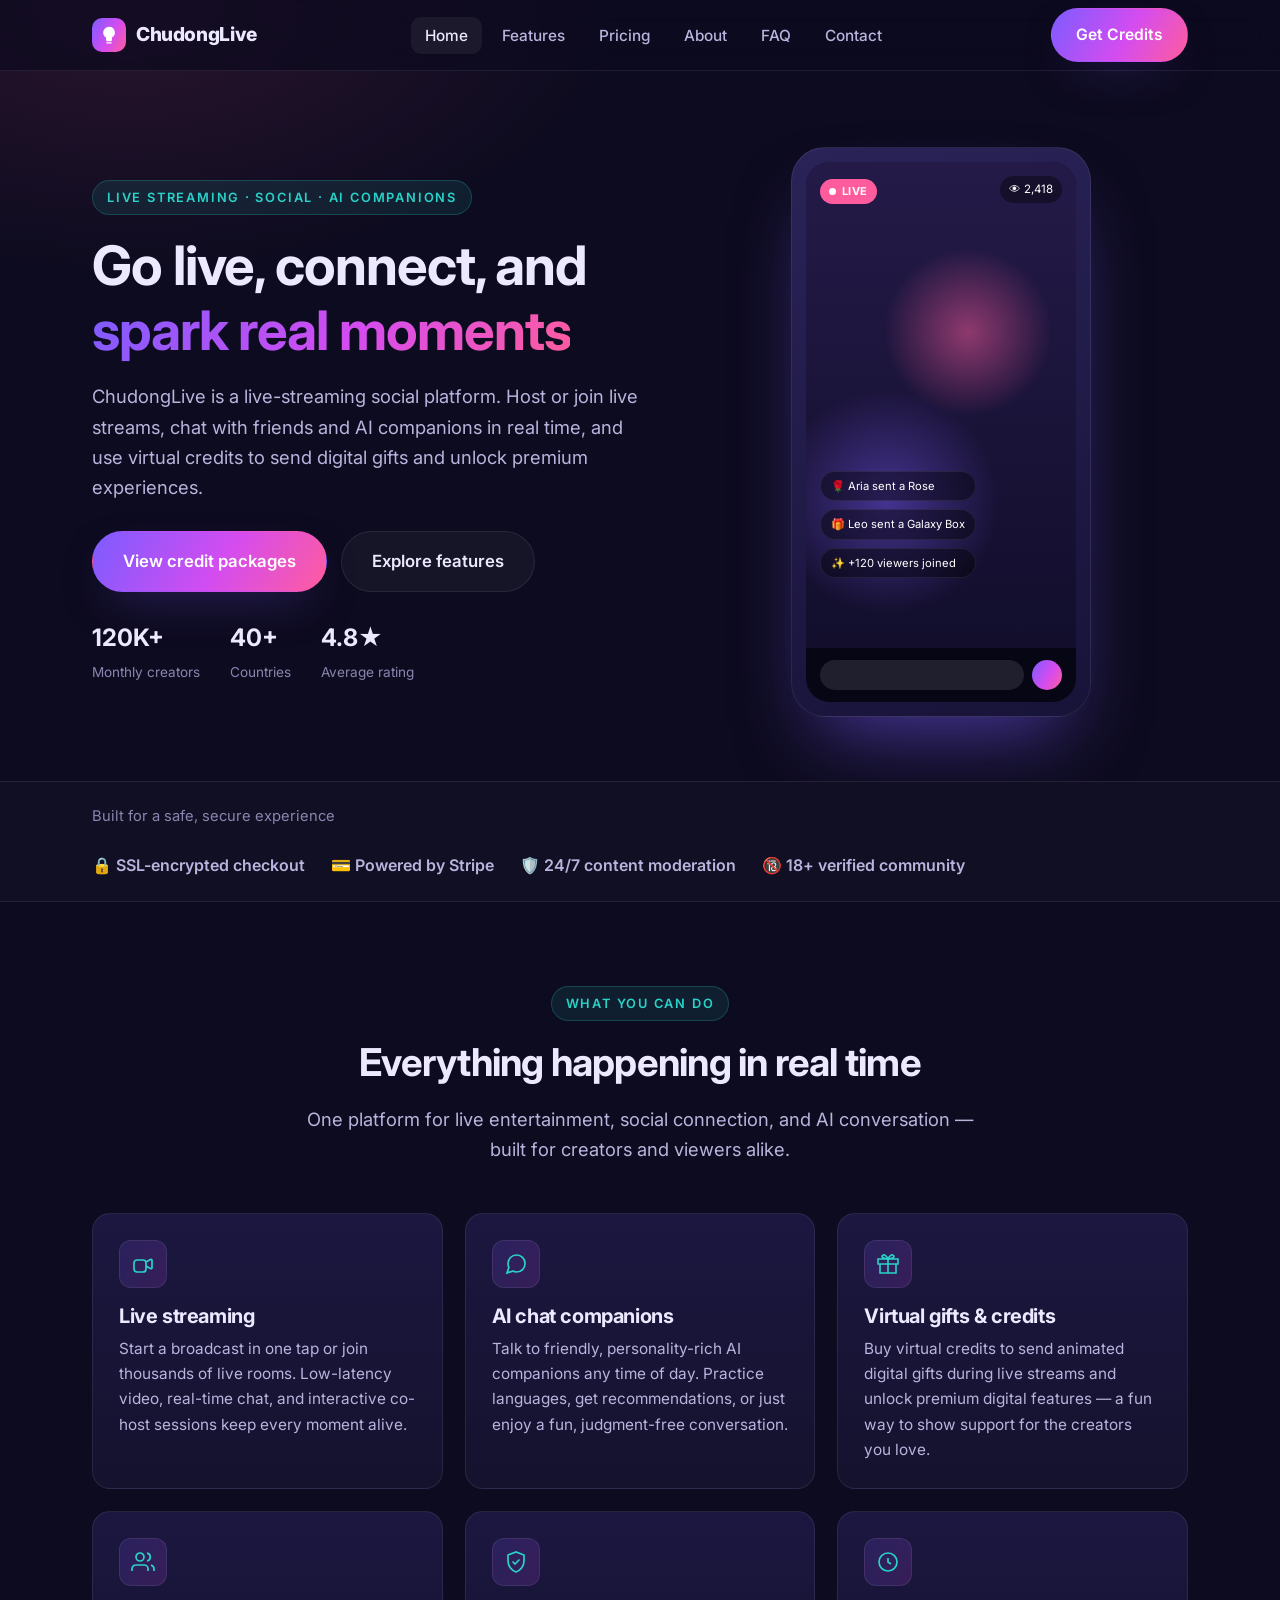
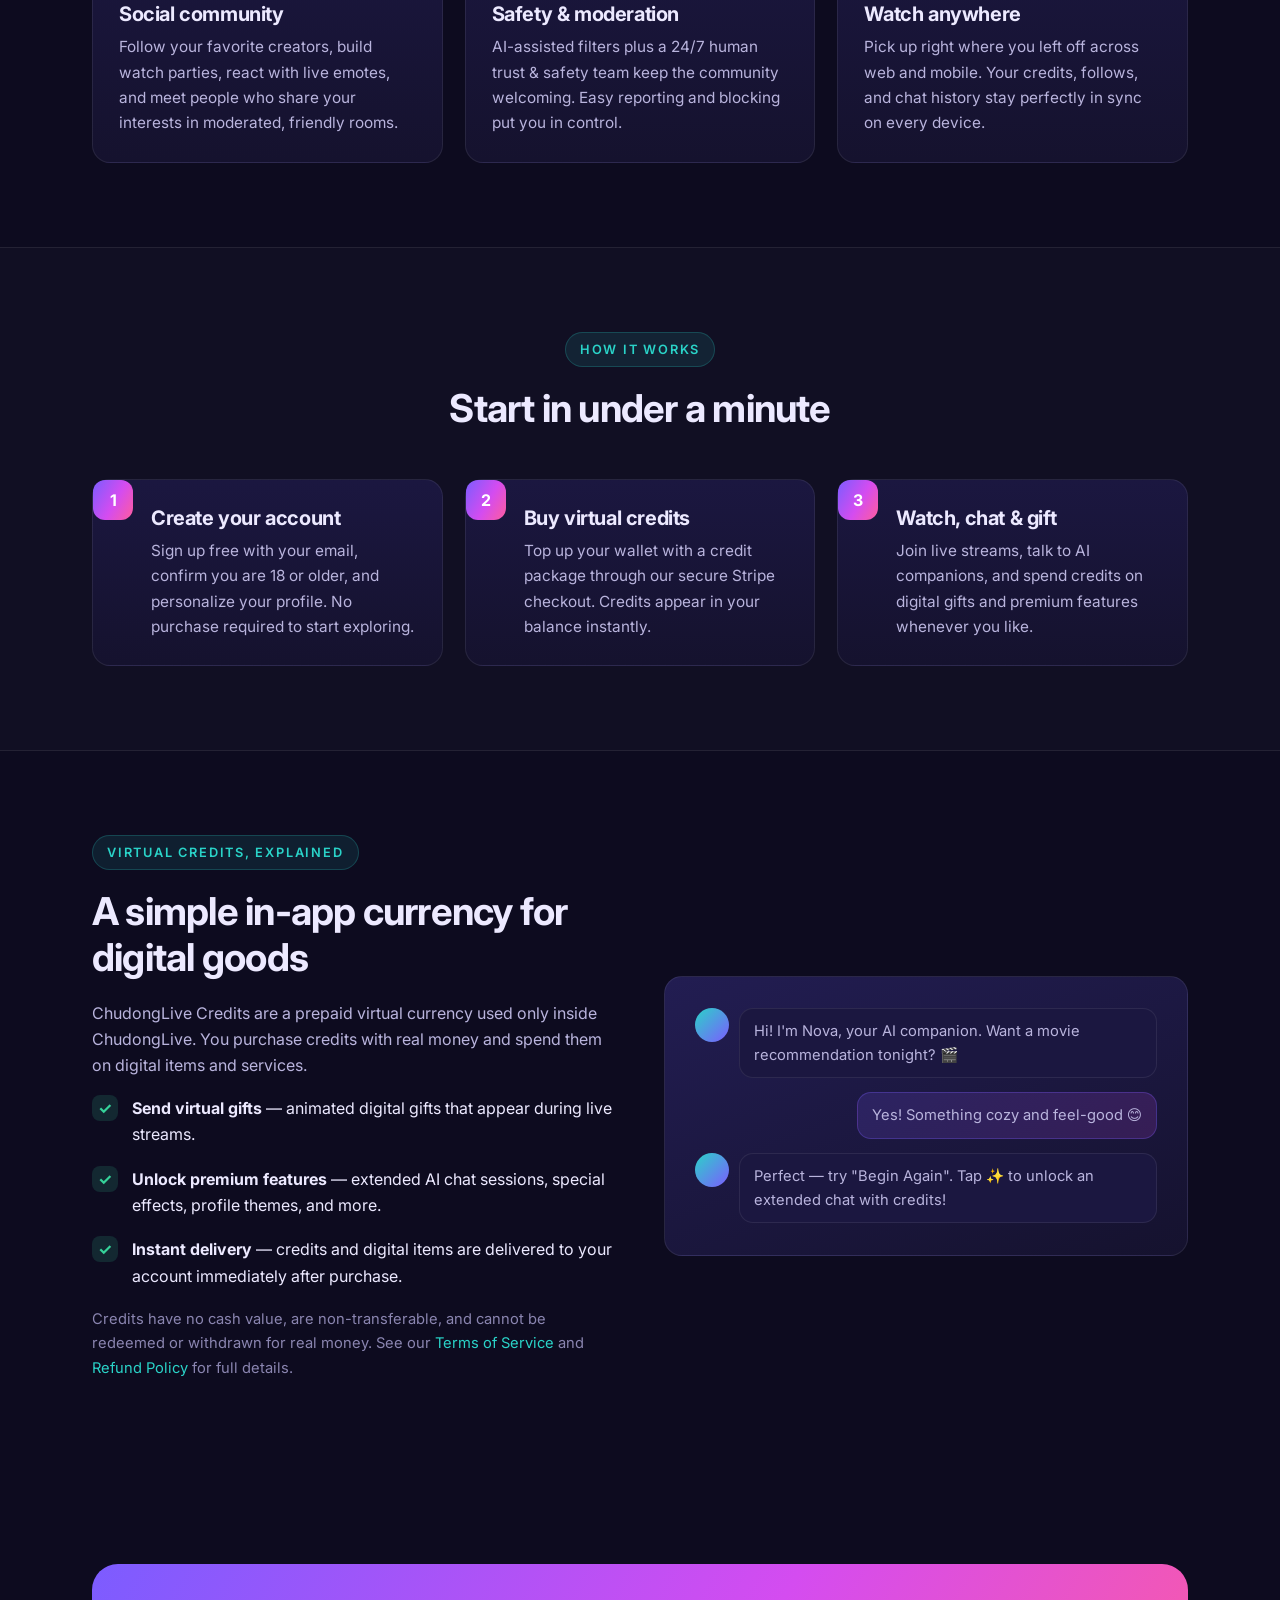
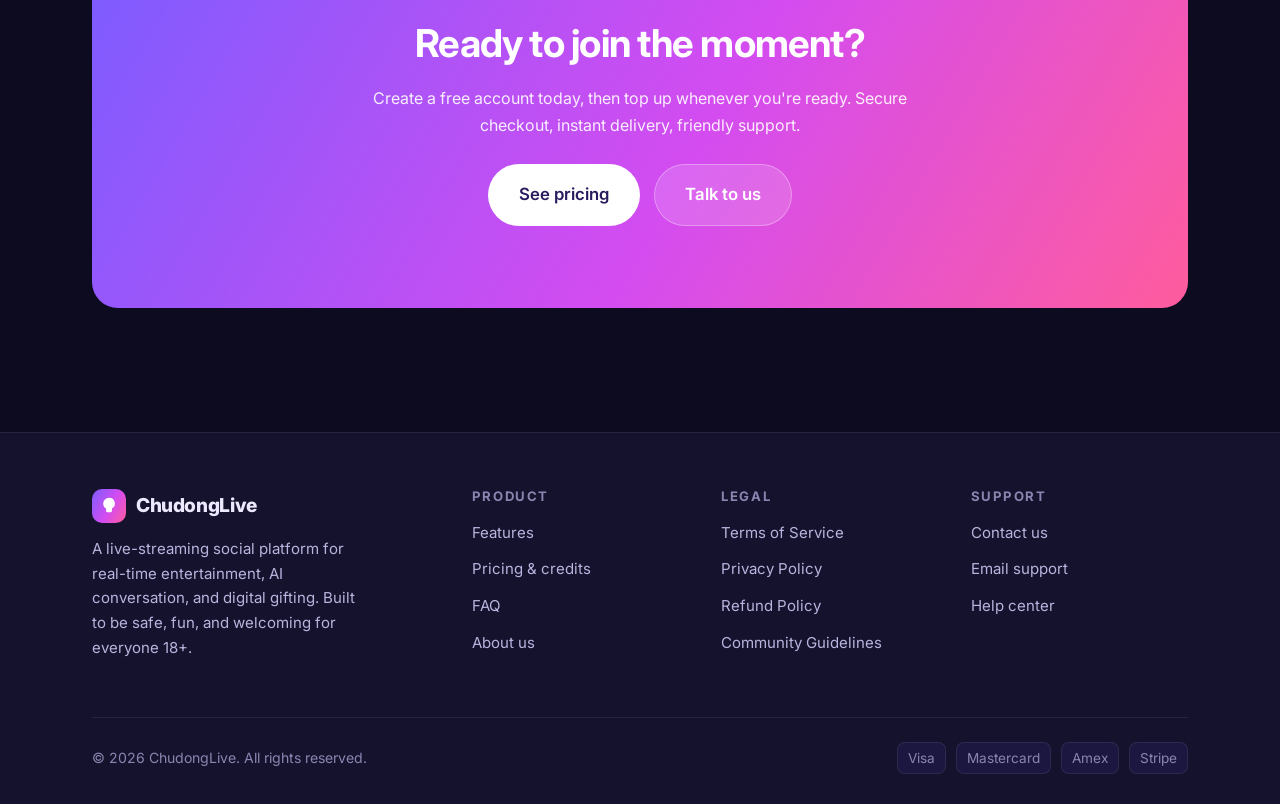
==== index.html @ c027ef61 "Initial commit: ChudongLive live-streaming platform website Static website for Stripe account review" ====
<!DOCTYPE html>
<html lang="en">
<head>
  <meta charset="UTF-8" />
  <meta name="viewport" content="width=device-width, initial-scale=1.0" />
  <title>ChudongLive — Live Streaming, Social & AI Chat Platform</title>
  <meta name="description" content="ChudongLive is a live-streaming social platform where you can host and watch live streams, chat with AI companions, and use virtual credits to send digital gifts and unlock premium features." />
  <link rel="preconnect" href="https://fonts.googleapis.com" />
  <link rel="preconnect" href="https://fonts.gstatic.com" crossorigin />
  <link href="https://fonts.googleapis.com/css2?family=Inter:wght@400;500;600;700;800&display=swap" rel="stylesheet" />
  <link rel="stylesheet" href="css/styles.css" />
  <link rel="icon" href="assets/favicon.svg" type="image/svg+xml" />
</head>
<body>

  <!-- HEADER -->
  <header class="site-header">
    <div class="container">
      <nav class="nav">
        <a class="brand" href="index.html">
          <span class="logo-mark">
            <svg viewBox="0 0 24 24" fill="none" xmlns="http://www.w3.org/2000/svg"><path d="M12 2a7 7 0 0 0-7 7c0 2.6 1.4 4.9 3.5 6.1V18a1.5 1.5 0 0 0 1.5 1.5h4A1.5 1.5 0 0 0 15.5 18v-2.9A7 7 0 0 0 12 2Z" fill="#fff"/><path d="M9.5 21.5h5" stroke="#fff" stroke-width="1.6" stroke-linecap="round"/></svg>
          </span>
          ChudongLive
        </a>
        <ul class="nav-links">
          <li><a href="index.html">Home</a></li>
          <li><a href="features.html">Features</a></li>
          <li><a href="pricing.html">Pricing</a></li>
          <li><a href="about.html">About</a></li>
          <li><a href="faq.html">FAQ</a></li>
          <li><a href="contact.html">Contact</a></li>
        </ul>
        <div class="nav-cta">
          <a href="pricing.html" class="btn btn-primary">Get Credits</a>
        </div>
        <button class="nav-toggle" aria-label="Toggle menu">
          <svg viewBox="0 0 24 24" fill="none"><path d="M4 7h16M4 12h16M4 17h16" stroke="currentColor" stroke-width="2" stroke-linecap="round"/></svg>
        </button>
      </nav>
    </div>
  </header>

  <!-- HERO -->
  <section class="hero">
    <div class="container hero-grid">
      <div class="hero-copy">
        <span class="eyebrow">Live streaming · Social · AI companions</span>
        <h1>Go live, connect, and<br><span class="gradient-text">spark real moments</span></h1>
        <p class="lead">ChudongLive is a live-streaming social platform. Host or join live streams, chat with friends and AI companions in real time, and use virtual credits to send digital gifts and unlock premium experiences.</p>
        <div class="hero-cta">
          <a href="pricing.html" class="btn btn-primary btn-lg">View credit packages</a>
          <a href="features.html" class="btn btn-ghost btn-lg">Explore features</a>
        </div>
        <div class="hero-stats">
          <div class="stat"><strong>120K+</strong><span>Monthly creators</span></div>
          <div class="stat"><strong>40+</strong><span>Countries</span></div>
          <div class="stat"><strong>4.8★</strong><span>Average rating</span></div>
        </div>
      </div>
      <div class="hero-mock">
        <div class="phone-mock">
          <div class="phone-screen">
            <div class="phone-live">
              <span class="live-badge">LIVE</span>
              <span class="viewers">👁 2,418</span>
              <div class="gift-bubbles">
                <span>🌹 Aria sent a Rose</span>
                <span>🎁 Leo sent a Galaxy Box</span>
                <span>✨ +120 viewers joined</span>
              </div>
            </div>
            <div class="phone-bar">
              <div class="pill"></div>
              <div class="send"></div>
            </div>
          </div>
        </div>
      </div>
    </div>
  </section>

  <!-- TRUST BAR -->
  <div class="trust">
    <div class="container">
      <span>Built for a safe, secure experience</span>
      <div class="badges">
        <b>🔒 SSL-encrypted checkout</b>
        <b>💳 Powered by Stripe</b>
        <b>🛡️ 24/7 content moderation</b>
        <b>🔞 18+ verified community</b>
      </div>
    </div>
  </div>

  <!-- FEATURES -->
  <section class="section">
    <div class="container">
      <div class="center">
        <span class="eyebrow">What you can do</span>
        <h2>Everything happening in real time</h2>
        <p class="lead">One platform for live entertainment, social connection, and AI conversation — built for creators and viewers alike.</p>
      </div>
      <div class="grid grid-3" style="margin-top:48px">
        <div class="card">
          <div class="icon"><svg viewBox="0 0 24 24" fill="none"><path d="M15 10l4.5-2.6A1 1 0 0 1 21 8.3v7.4a1 1 0 0 1-1.5.9L15 14m-12-3a3 3 0 0 1 3-3h6a3 3 0 0 1 3 3v6a3 3 0 0 1-3 3H6a3 3 0 0 1-3-3v-6Z" stroke="currentColor" stroke-width="1.7"/></svg></div>
          <h3>Live streaming</h3>
          <p>Start a broadcast in one tap or join thousands of live rooms. Low-latency video, real-time chat, and interactive co-host sessions keep every moment alive.</p>
        </div>
        <div class="card">
          <div class="icon"><svg viewBox="0 0 24 24" fill="none"><path d="M21 11.5a8.38 8.38 0 0 1-8.5 8.5 8.5 8.5 0 0 1-3.8-.9L3 21l1.9-5.7a8.38 8.38 0 0 1-.9-3.8A8.5 8.5 0 0 1 12.5 3 8.38 8.38 0 0 1 21 11.5Z" stroke="currentColor" stroke-width="1.7"/></svg></div>
          <h3>AI chat companions</h3>
          <p>Talk to friendly, personality-rich AI companions any time of day. Practice languages, get recommendations, or just enjoy a fun, judgment-free conversation.</p>
        </div>
        <div class="card">
          <div class="icon"><svg viewBox="0 0 24 24" fill="none"><path d="M20 12v9H4v-9M2 7h20v5H2V7Zm10 0v14M12 7S9 1 6.5 3.5 12 7 12 7Zm0 0s3-6 5.5-3.5S12 7 12 7Z" stroke="currentColor" stroke-width="1.6"/></svg></div>
          <h3>Virtual gifts &amp; credits</h3>
          <p>Buy virtual credits to send animated digital gifts during live streams and unlock premium digital features — a fun way to show support for the creators you love.</p>
        </div>
        <div class="card">
          <div class="icon"><svg viewBox="0 0 24 24" fill="none"><path d="M17 21v-2a4 4 0 0 0-4-4H5a4 4 0 0 0-4 4v2M9 11a4 4 0 1 0 0-8 4 4 0 0 0 0 8Zm14 10v-2a4 4 0 0 0-3-3.87M16 3.13A4 4 0 0 1 16 11" stroke="currentColor" stroke-width="1.7"/></svg></div>
          <h3>Social community</h3>
          <p>Follow your favorite creators, build watch parties, react with live emotes, and meet people who share your interests in moderated, friendly rooms.</p>
        </div>
        <div class="card">
          <div class="icon"><svg viewBox="0 0 24 24" fill="none"><path d="M12 2 4 5v6c0 5 3.4 9.4 8 11 4.6-1.6 8-6 8-11V5l-8-3Z" stroke="currentColor" stroke-width="1.7"/><path d="m9 12 2 2 4-4" stroke="currentColor" stroke-width="1.7" stroke-linecap="round"/></svg></div>
          <h3>Safety &amp; moderation</h3>
          <p>AI-assisted filters plus a 24/7 human trust &amp; safety team keep the community welcoming. Easy reporting and blocking put you in control.</p>
        </div>
        <div class="card">
          <div class="icon"><svg viewBox="0 0 24 24" fill="none"><path d="M12 8v4l3 2m6-2a9 9 0 1 1-18 0 9 9 0 0 1 18 0Z" stroke="currentColor" stroke-width="1.7"/></svg></div>
          <h3>Watch anywhere</h3>
          <p>Pick up right where you left off across web and mobile. Your credits, follows, and chat history stay perfectly in sync on every device.</p>
        </div>
      </div>
    </div>
  </section>

  <!-- HOW IT WORKS -->
  <section class="section" style="background:rgba(255,255,255,.015);border-top:1px solid var(--border);border-bottom:1px solid var(--border)">
    <div class="container">
      <div class="center">
        <span class="eyebrow">How it works</span>
        <h2>Start in under a minute</h2>
      </div>
      <div class="grid grid-3 steps" style="margin-top:48px">
        <div class="step card">
          <h3>Create your account</h3>
          <p>Sign up free with your email, confirm you are 18 or older, and personalize your profile. No purchase required to start exploring.</p>
        </div>
        <div class="step card">
          <h3>Buy virtual credits</h3>
          <p>Top up your wallet with a credit package through our secure Stripe checkout. Credits appear in your balance instantly.</p>
        </div>
        <div class="step card">
          <h3>Watch, chat &amp; gift</h3>
          <p>Join live streams, talk to AI companions, and spend credits on digital gifts and premium features whenever you like.</p>
        </div>
      </div>
    </div>
  </section>

  <!-- WHAT ARE CREDITS -->
  <section class="section">
    <div class="container split">
      <div>
        <span class="eyebrow">Virtual credits, explained</span>
        <h2>A simple in-app currency for digital goods</h2>
        <p>ChudongLive Credits are a prepaid virtual currency used only inside ChudongLive. You purchase credits with real money and spend them on digital items and services.</p>
        <div class="value-row"><span class="check">✓</span><div><strong>Send virtual gifts</strong> — animated digital gifts that appear during live streams.</div></div>
        <div class="value-row"><span class="check">✓</span><div><strong>Unlock premium features</strong> — extended AI chat sessions, special effects, profile themes, and more.</div></div>
        <div class="value-row"><span class="check">✓</span><div><strong>Instant delivery</strong> — credits and digital items are delivered to your account immediately after purchase.</div></div>
        <p class="muted" style="margin-top:18px;font-size:.92rem">Credits have no cash value, are non-transferable, and cannot be redeemed or withdrawn for real money. See our <a href="terms.html">Terms of Service</a> and <a href="refund.html">Refund Policy</a> for full details.</p>
      </div>
      <div class="feature-visual">
        <div class="chat-line ai"><span class="av"></span><span class="bubble">Hi! I'm Nova, your AI companion. Want a movie recommendation tonight? 🎬</span></div>
        <div class="chat-line me"><span class="bubble">Yes! Something cozy and feel-good 😊</span></div>
        <div class="chat-line ai"><span class="av"></span><span class="bubble">Perfect — try "Begin Again". Tap ✨ to unlock an extended chat with credits!</span></div>
      </div>
    </div>
  </section>

  <!-- CTA -->
  <section class="section">
    <div class="container">
      <div class="cta-band">
        <h2>Ready to join the moment?</h2>
        <p>Create a free account today, then top up whenever you're ready. Secure checkout, instant delivery, friendly support.</p>
        <div class="hero-cta" style="justify-content:center">
          <a href="pricing.html" class="btn btn-primary btn-lg">See pricing</a>
          <a href="contact.html" class="btn btn-ghost btn-lg">Talk to us</a>
        </div>
      </div>
    </div>
  </section>

  <!-- FOOTER -->
  <footer class="site-footer">
    <div class="container">
      <div class="footer-grid">
        <div>
          <a class="brand" href="index.html" style="margin-bottom:14px">
            <span class="logo-mark"><svg viewBox="0 0 24 24" fill="none"><path d="M12 2a7 7 0 0 0-7 7c0 2.6 1.4 4.9 3.5 6.1V18a1.5 1.5 0 0 0 1.5 1.5h4A1.5 1.5 0 0 0 15.5 18v-2.9A7 7 0 0 0 12 2Z" fill="#fff"/></svg></span>
            ChudongLive
          </a>
          <p>A live-streaming social platform for real-time entertainment, AI conversation, and digital gifting. Built to be safe, fun, and welcoming for everyone 18+.</p>
        </div>
        <div>
          <h4>Product</h4>
          <ul>
            <li><a href="features.html">Features</a></li>
            <li><a href="pricing.html">Pricing &amp; credits</a></li>
            <li><a href="faq.html">FAQ</a></li>
            <li><a href="about.html">About us</a></li>
          </ul>
        </div>
        <div>
          <h4>Legal</h4>
          <ul>
            <li><a href="terms.html">Terms of Service</a></li>
            <li><a href="privacy.html">Privacy Policy</a></li>
            <li><a href="refund.html">Refund Policy</a></li>
            <li><a href="guidelines.html">Community Guidelines</a></li>
          </ul>
        </div>
        <div>
          <h4>Support</h4>
          <ul>
            <li><a href="contact.html">Contact us</a></li>
            <li><a href="mailto:mihailradkevic2@gmail.com">Email support</a></li>
            <li><a href="faq.html">Help center</a></li>
          </ul>
        </div>
      </div>
      <div class="footer-bottom">
        <p>© <span data-year>2026</span> ChudongLive. All rights reserved.</p>
        <div class="pay">
          <span>Visa</span><span>Mastercard</span><span>Amex</span><span>Stripe</span>
        </div>
      </div>
    </div>
  </footer>

  <script src="js/main.js"></script>
</body>
</html>
---- css/styles.css ----
/* ==========================================================================
   LumiLive — global styles
   ========================================================================== */

:root {
  --bg:        #0d0b1f;
  --bg-soft:   #15122e;
  --surface:   #1b1740;
  --surface-2: #221d52;
  --border:    rgba(255, 255, 255, 0.08);
  --text:      #ece9ff;
  --text-soft: #b9b4dd;
  --muted:     #8a85b0;
  --brand:     #7c5cff;
  --brand-2:   #d44cf0;
  --accent:    #2ad3c8;
  --pink:      #ff5c9d;
  --gold:      #ffce5c;
  --success:   #36d39a;
  --danger:    #ff6b6b;
  --grad:      linear-gradient(120deg, #7c5cff 0%, #d44cf0 55%, #ff5c9d 100%);
  --grad-soft: linear-gradient(120deg, rgba(124,92,255,.16), rgba(212,76,240,.16));
  --radius:    18px;
  --radius-sm: 12px;
  --shadow:    0 18px 50px -22px rgba(124, 92, 255, .55);
  --maxw:      1140px;
  --font: "Inter", system-ui, -apple-system, "Segoe UI", Roboto, Helvetica, Arial, sans-serif;
}

* { box-sizing: border-box; }

html { scroll-behavior: smooth; }

body {
  margin: 0;
  font-family: var(--font);
  background: radial-gradient(1200px 600px at 75% -10%, rgba(124,92,255,.22), transparent 60%),
              radial-gradient(900px 500px at 10% 0%, rgba(255,92,157,.12), transparent 55%),
              var(--bg);
  color: var(--text);
  line-height: 1.65;
  -webkit-font-smoothing: antialiased;
}

a { color: var(--accent); text-decoration: none; }
a:hover { text-decoration: underline; }

img { max-width: 100%; display: block; }

h1, h2, h3, h4 { line-height: 1.2; margin: 0 0 .5em; font-weight: 700; letter-spacing: -.02em; }
h1 { font-size: clamp(2.1rem, 5vw, 3.4rem); }
h2 { font-size: clamp(1.6rem, 3.4vw, 2.4rem); }
h3 { font-size: 1.25rem; }
p  { margin: 0 0 1rem; color: var(--text-soft); }

.container { width: 100%; max-width: var(--maxw); margin: 0 auto; padding: 0 22px; }
.section { padding: 84px 0; }
.section-sm { padding: 52px 0; }
.center { text-align: center; }
.muted { color: var(--muted); }
.lead { font-size: 1.15rem; color: var(--text-soft); max-width: 680px; }
.center .lead { margin-left: auto; margin-right: auto; }

.eyebrow {
  display: inline-block;
  font-size: .8rem; font-weight: 600; letter-spacing: .14em; text-transform: uppercase;
  color: var(--accent);
  background: rgba(42, 211, 200, .1);
  border: 1px solid rgba(42, 211, 200, .22);
  padding: 6px 14px; border-radius: 999px; margin-bottom: 18px;
}

.gradient-text {
  background: var(--grad);
  -webkit-background-clip: text; background-clip: text; color: transparent;
}

/* ---------- Buttons ---------- */
.btn {
  display: inline-flex; align-items: center; gap: 8px;
  font-weight: 600; font-size: .98rem;
  padding: 13px 24px; border-radius: 999px;
  border: 1px solid transparent; cursor: pointer;
  transition: transform .15s ease, box-shadow .2s ease, background .2s ease;
  text-decoration: none;
}
.btn:hover { text-decoration: none; transform: translateY(-2px); }
.btn-primary { background: var(--grad); color: #fff; box-shadow: var(--shadow); }
.btn-ghost { background: rgba(255,255,255,.04); color: var(--text); border-color: var(--border); }
.btn-ghost:hover { background: rgba(255,255,255,.08); }
.btn-lg { padding: 16px 30px; font-size: 1.05rem; }
.btn-block { display: flex; width: 100%; justify-content: center; }

/* ---------- Header ---------- */
.site-header {
  position: sticky; top: 0; z-index: 50;
  backdrop-filter: blur(14px);
  background: rgba(13, 11, 31, .72);
  border-bottom: 1px solid var(--border);
}
.nav { display: flex; align-items: center; justify-content: space-between; height: 70px; }
.brand { display: flex; align-items: center; gap: 10px; font-weight: 800; font-size: 1.2rem; color: var(--text); letter-spacing: -.02em; }
.brand:hover { text-decoration: none; }
.brand .logo-mark {
  width: 34px; height: 34px; border-radius: 10px; background: var(--grad);
  display: grid; place-items: center; box-shadow: var(--shadow);
}
.brand .logo-mark svg { width: 20px; height: 20px; }
.nav-links { display: flex; align-items: center; gap: 6px; list-style: none; margin: 0; padding: 0; }
.nav-links a {
  color: var(--text-soft); padding: 9px 14px; border-radius: 10px; font-weight: 500; font-size: .96rem;
}
.nav-links a:hover { color: var(--text); background: rgba(255,255,255,.05); text-decoration: none; }
.nav-cta { display: flex; align-items: center; gap: 10px; }
.nav-toggle { display: none; background: none; border: 0; color: var(--text); cursor: pointer; padding: 8px; }
.nav-toggle svg { width: 26px; height: 26px; }

/* ---------- Hero ---------- */
.hero { padding: 76px 0 64px; position: relative; overflow: hidden; }
.hero-grid { display: grid; grid-template-columns: 1.05fr .95fr; gap: 56px; align-items: center; }
.hero h1 { margin-bottom: 18px; }
.hero p.lead { margin-bottom: 28px; }
.hero-cta { display: flex; gap: 14px; flex-wrap: wrap; margin-bottom: 26px; }
.hero-stats { display: flex; gap: 30px; flex-wrap: wrap; }
.hero-stats .stat strong { display: block; font-size: 1.5rem; color: var(--text); }
.hero-stats .stat span { font-size: .85rem; color: var(--muted); }

.phone-mock {
  position: relative; width: 300px; max-width: 100%; margin: 0 auto;
  border-radius: 34px; padding: 14px;
  background: linear-gradient(160deg, #2a2358, #171338);
  border: 1px solid var(--border);
  box-shadow: 0 40px 80px -30px rgba(124,92,255,.6);
}
.phone-screen {
  border-radius: 24px; overflow: hidden; background: #0b0920; aspect-ratio: 9/18;
  display: flex; flex-direction: column; position: relative;
}
.phone-live {
  flex: 1; background:
    radial-gradient(120px 120px at 60% 35%, rgba(255,92,157,.5), transparent 70%),
    radial-gradient(160px 160px at 30% 70%, rgba(124,92,255,.45), transparent 70%),
    linear-gradient(180deg, #241a48, #120e2c);
  position: relative; padding: 14px;
}
.live-badge {
  display: inline-flex; align-items: center; gap: 6px; background: var(--pink); color: #fff;
  font-size: .68rem; font-weight: 700; padding: 4px 9px; border-radius: 999px; letter-spacing: .04em;
}
.live-badge::before { content: ""; width: 7px; height: 7px; border-radius: 50%; background: #fff; }
.viewers { float: right; font-size: .72rem; background: rgba(0,0,0,.4); padding: 4px 9px; border-radius: 999px; color: #fff; }
.gift-bubbles { position: absolute; bottom: 70px; left: 14px; display: flex; flex-direction: column; gap: 8px; }
.gift-bubbles span {
  background: rgba(0,0,0,.42); border: 1px solid var(--border); color: #fff;
  font-size: .7rem; padding: 5px 10px; border-radius: 999px; backdrop-filter: blur(4px);
}
.phone-bar {
  display: flex; align-items: center; gap: 8px; padding: 12px 14px; background: rgba(0,0,0,.35);
}
.phone-bar .pill { flex: 1; height: 30px; border-radius: 999px; background: rgba(255,255,255,.1); }
.phone-bar .send { width: 30px; height: 30px; border-radius: 50%; background: var(--grad); }

/* ---------- Marquee ---------- */
.trust { border-top: 1px solid var(--border); border-bottom: 1px solid var(--border); background: rgba(255,255,255,.015); }
.trust .container { display: flex; align-items: center; justify-content: space-between; gap: 24px; flex-wrap: wrap; padding-top: 22px; padding-bottom: 22px; }
.trust span { color: var(--muted); font-size: .92rem; }
.trust .badges { display: flex; gap: 26px; flex-wrap: wrap; align-items: center; }
.trust .badges b { color: var(--text-soft); font-weight: 600; display: inline-flex; gap: 8px; align-items: center; }

/* ---------- Cards / grids ---------- */
.grid { display: grid; gap: 22px; }
.grid-2 { grid-template-columns: repeat(2, 1fr); }
.grid-3 { grid-template-columns: repeat(3, 1fr); }
.grid-4 { grid-template-columns: repeat(4, 1fr); }

.card {
  background: linear-gradient(180deg, var(--surface), var(--bg-soft));
  border: 1px solid var(--border); border-radius: var(--radius);
  padding: 26px; transition: transform .2s ease, border-color .2s ease;
}
.card:hover { transform: translateY(-4px); border-color: rgba(124,92,255,.4); }
.card .icon {
  width: 48px; height: 48px; border-radius: 12px; display: grid; place-items: center;
  background: var(--grad-soft); border: 1px solid var(--border); margin-bottom: 16px;
}
.card .icon svg { width: 24px; height: 24px; color: var(--accent); }
.card h3 { margin-bottom: 8px; }
.card p { margin: 0; font-size: .96rem; }

/* ---------- Steps ---------- */
.steps { counter-reset: step; }
.step { position: relative; padding-left: 58px; }
.step::before {
  counter-increment: step; content: counter(step);
  position: absolute; left: 0; top: 0; width: 40px; height: 40px; border-radius: 12px;
  background: var(--grad); color: #fff; font-weight: 700; display: grid; place-items: center;
}

/* ---------- Pricing ---------- */
.price-grid { display: grid; grid-template-columns: repeat(4, 1fr); gap: 20px; }
.price-card {
  background: linear-gradient(180deg, var(--surface), var(--bg-soft));
  border: 1px solid var(--border); border-radius: var(--radius); padding: 28px 24px; position: relative; text-align: center;
}
.price-card.popular { border-color: rgba(124,92,255,.6); box-shadow: var(--shadow); }
.price-card .tag {
  position: absolute; top: -12px; left: 50%; transform: translateX(-50%);
  background: var(--grad); color: #fff; font-size: .72rem; font-weight: 700; padding: 5px 14px; border-radius: 999px; letter-spacing: .04em;
}
.price-card .coins { font-size: 2rem; font-weight: 800; color: var(--text); }
.price-card .coins small { display:block; font-size: .8rem; color: var(--muted); font-weight: 500; letter-spacing: .1em; text-transform: uppercase; margin-bottom: 4px; }
.price-card .usd { font-size: 1.5rem; font-weight: 700; margin: 14px 0 4px; }
.price-card .per { font-size: .82rem; color: var(--muted); margin-bottom: 18px; }
.price-card ul { list-style: none; padding: 0; margin: 0 0 22px; text-align: left; }
.price-card ul li { padding: 7px 0 7px 26px; position: relative; font-size: .92rem; color: var(--text-soft); }
.price-card ul li::before { content: "✓"; position: absolute; left: 0; color: var(--success); font-weight: 700; }

.note {
  margin-top: 28px; padding: 18px 20px; border-radius: var(--radius-sm);
  background: rgba(255, 206, 92, .07); border: 1px solid rgba(255, 206, 92, .25); color: var(--text-soft); font-size: .92rem;
}
.note strong { color: var(--gold); }

/* ---------- FAQ ---------- */
.faq-item { border: 1px solid var(--border); border-radius: var(--radius-sm); margin-bottom: 14px; background: var(--surface); overflow: hidden; }
.faq-item summary {
  cursor: pointer; padding: 18px 22px; font-weight: 600; color: var(--text); list-style: none;
  display: flex; justify-content: space-between; align-items: center; gap: 16px;
}
.faq-item summary::-webkit-details-marker { display: none; }
.faq-item summary::after { content: "+"; font-size: 1.4rem; color: var(--accent); transition: transform .2s; }
.faq-item[open] summary::after { transform: rotate(45deg); }
.faq-item .faq-body { padding: 0 22px 20px; color: var(--text-soft); }
.faq-item .faq-body p { margin: 0; }

/* ---------- CTA band ---------- */
.cta-band {
  background: var(--grad); border-radius: 26px; padding: 56px 40px; text-align: center; position: relative; overflow: hidden;
}
.cta-band h2 { color: #fff; }
.cta-band p { color: rgba(255,255,255,.9); max-width: 560px; margin: 0 auto 26px; }
.cta-band .btn-ghost { background: rgba(255,255,255,.15); color: #fff; border-color: rgba(255,255,255,.3); }
.cta-band .btn-primary { background: #fff; color: #2a1a5e; box-shadow: none; }

/* ---------- Legal / long-form ---------- */
.legal { max-width: 820px; }
.legal h1 { margin-bottom: 8px; }
.legal .updated { color: var(--muted); font-size: .9rem; margin-bottom: 36px; }
.legal h2 { font-size: 1.35rem; margin-top: 40px; }
.legal h3 { font-size: 1.08rem; margin-top: 24px; }
.legal p, .legal li { color: var(--text-soft); }
.legal ul, .legal ol { padding-left: 20px; }
.legal li { margin-bottom: 8px; }
.legal table { width: 100%; border-collapse: collapse; margin: 18px 0; }
.legal th, .legal td { border: 1px solid var(--border); padding: 11px 14px; text-align: left; font-size: .94rem; }
.legal th { background: var(--surface); color: var(--text); }
.toc { background: var(--surface); border: 1px solid var(--border); border-radius: var(--radius-sm); padding: 20px 24px; margin-bottom: 36px; }
.toc strong { display: block; margin-bottom: 8px; }
.toc ul { columns: 2; list-style: none; padding: 0; margin: 0; }
.toc li { margin-bottom: 6px; }

/* ---------- Contact ---------- */
.contact-grid { display: grid; grid-template-columns: 1fr 1fr; gap: 40px; align-items: start; }
.field { margin-bottom: 18px; }
.field label { display: block; font-size: .9rem; font-weight: 600; margin-bottom: 7px; color: var(--text); }
.field input, .field textarea, .field select {
  width: 100%; padding: 13px 15px; border-radius: var(--radius-sm);
  background: var(--bg-soft); border: 1px solid var(--border); color: var(--text); font: inherit; font-size: .96rem;
}
.field input:focus, .field textarea:focus, .field select:focus { outline: 2px solid var(--brand); border-color: transparent; }
.field textarea { min-height: 130px; resize: vertical; }
.contact-info .info-row { display: flex; gap: 14px; margin-bottom: 22px; align-items: flex-start; }
.contact-info .info-row .ic { width: 42px; height: 42px; border-radius: 12px; background: var(--grad-soft); border: 1px solid var(--border); display: grid; place-items: center; flex-shrink: 0; }
.contact-info .info-row .ic svg { width: 20px; height: 20px; color: var(--accent); }
.form-msg { display:none; padding: 14px 16px; border-radius: var(--radius-sm); background: rgba(54,211,154,.12); border: 1px solid rgba(54,211,154,.4); color: var(--success); margin-top: 8px; }

/* ---------- Footer ---------- */
.site-footer { border-top: 1px solid var(--border); background: var(--bg-soft); padding: 56px 0 30px; margin-top: 40px; }
.footer-grid { display: grid; grid-template-columns: 1.6fr 1fr 1fr 1fr; gap: 32px; margin-bottom: 40px; }
.footer-grid h4 { font-size: .82rem; text-transform: uppercase; letter-spacing: .12em; color: var(--muted); margin-bottom: 14px; }
.footer-grid ul { list-style: none; padding: 0; margin: 0; }
.footer-grid ul li { margin-bottom: 10px; }
.footer-grid ul li a { color: var(--text-soft); font-size: .94rem; }
.footer-grid ul li a:hover { color: var(--text); }
.footer-grid p { font-size: .94rem; max-width: 280px; }
.footer-bottom { border-top: 1px solid var(--border); padding-top: 24px; display: flex; justify-content: space-between; gap: 16px; flex-wrap: wrap; align-items: center; }
.footer-bottom p { margin: 0; font-size: .88rem; color: var(--muted); }
.footer-bottom .pay { display: flex; gap: 10px; align-items: center; color: var(--muted); font-size: .85rem; }
.footer-bottom .pay span { padding: 4px 10px; border: 1px solid var(--border); border-radius: 8px; background: var(--surface); }

/* ---------- Page hero (interior) ---------- */
.page-hero { padding: 64px 0 30px; text-align: center; }
.page-hero .lead { margin-left: auto; margin-right: auto; }

/* ---------- Misc ---------- */
.pill-list { display: flex; flex-wrap: wrap; gap: 10px; list-style: none; padding: 0; margin: 18px 0 0; }
.pill-list li { background: var(--surface); border: 1px solid var(--border); padding: 8px 16px; border-radius: 999px; font-size: .9rem; color: var(--text-soft); }
.split { display: grid; grid-template-columns: 1fr 1fr; gap: 48px; align-items: center; }
.feature-visual { border-radius: var(--radius); border: 1px solid var(--border); background: linear-gradient(160deg, var(--surface-2), var(--bg-soft)); padding: 30px; min-height: 280px; display: flex; flex-direction: column; justify-content: center; gap: 14px; }
.chat-line { display: flex; gap: 10px; align-items: flex-start; }
.chat-line .av { width: 34px; height: 34px; border-radius: 50%; flex-shrink: 0; background: var(--grad); }
.chat-line.ai .av { background: linear-gradient(135deg, var(--accent), var(--brand)); }
.chat-line .bubble { background: var(--surface); border: 1px solid var(--border); border-radius: 14px; padding: 10px 14px; font-size: .92rem; color: var(--text-soft); }
.chat-line.me { flex-direction: row-reverse; }
.chat-line.me .bubble { background: var(--grad-soft); border-color: rgba(124,92,255,.3); }

.value-row { display:flex; gap:14px; margin-bottom: 18px; }
.value-row .check { width: 26px; height: 26px; border-radius: 8px; background: rgba(54,211,154,.15); color: var(--success); display: grid; place-items: center; flex-shrink: 0; font-weight: 700; }

/* ---------- Responsive ---------- */
@media (max-width: 920px) {
  .hero-grid, .split, .contact-grid { grid-template-columns: 1fr; }
  .hero-mock { order: -1; }
  .grid-3, .grid-4, .price-grid { grid-template-columns: repeat(2, 1fr); }
  .footer-grid { grid-template-columns: 1fr 1fr; }
  .toc ul { columns: 1; }
}
@media (max-width: 640px) {
  .nav-links { display: none; }
  .nav-toggle { display: block; }
  .nav.open .nav-links {
    display: flex; flex-direction: column; align-items: stretch; position: absolute; top: 70px; left: 0; right: 0;
    background: var(--bg-soft); border-bottom: 1px solid var(--border); padding: 14px 22px; gap: 4px;
  }
  .grid-2, .grid-3, .grid-4, .price-grid { grid-template-columns: 1fr; }
  .footer-grid { grid-template-columns: 1fr; }
  .section { padding: 60px 0; }
  .cta-band { padding: 40px 22px; }
}
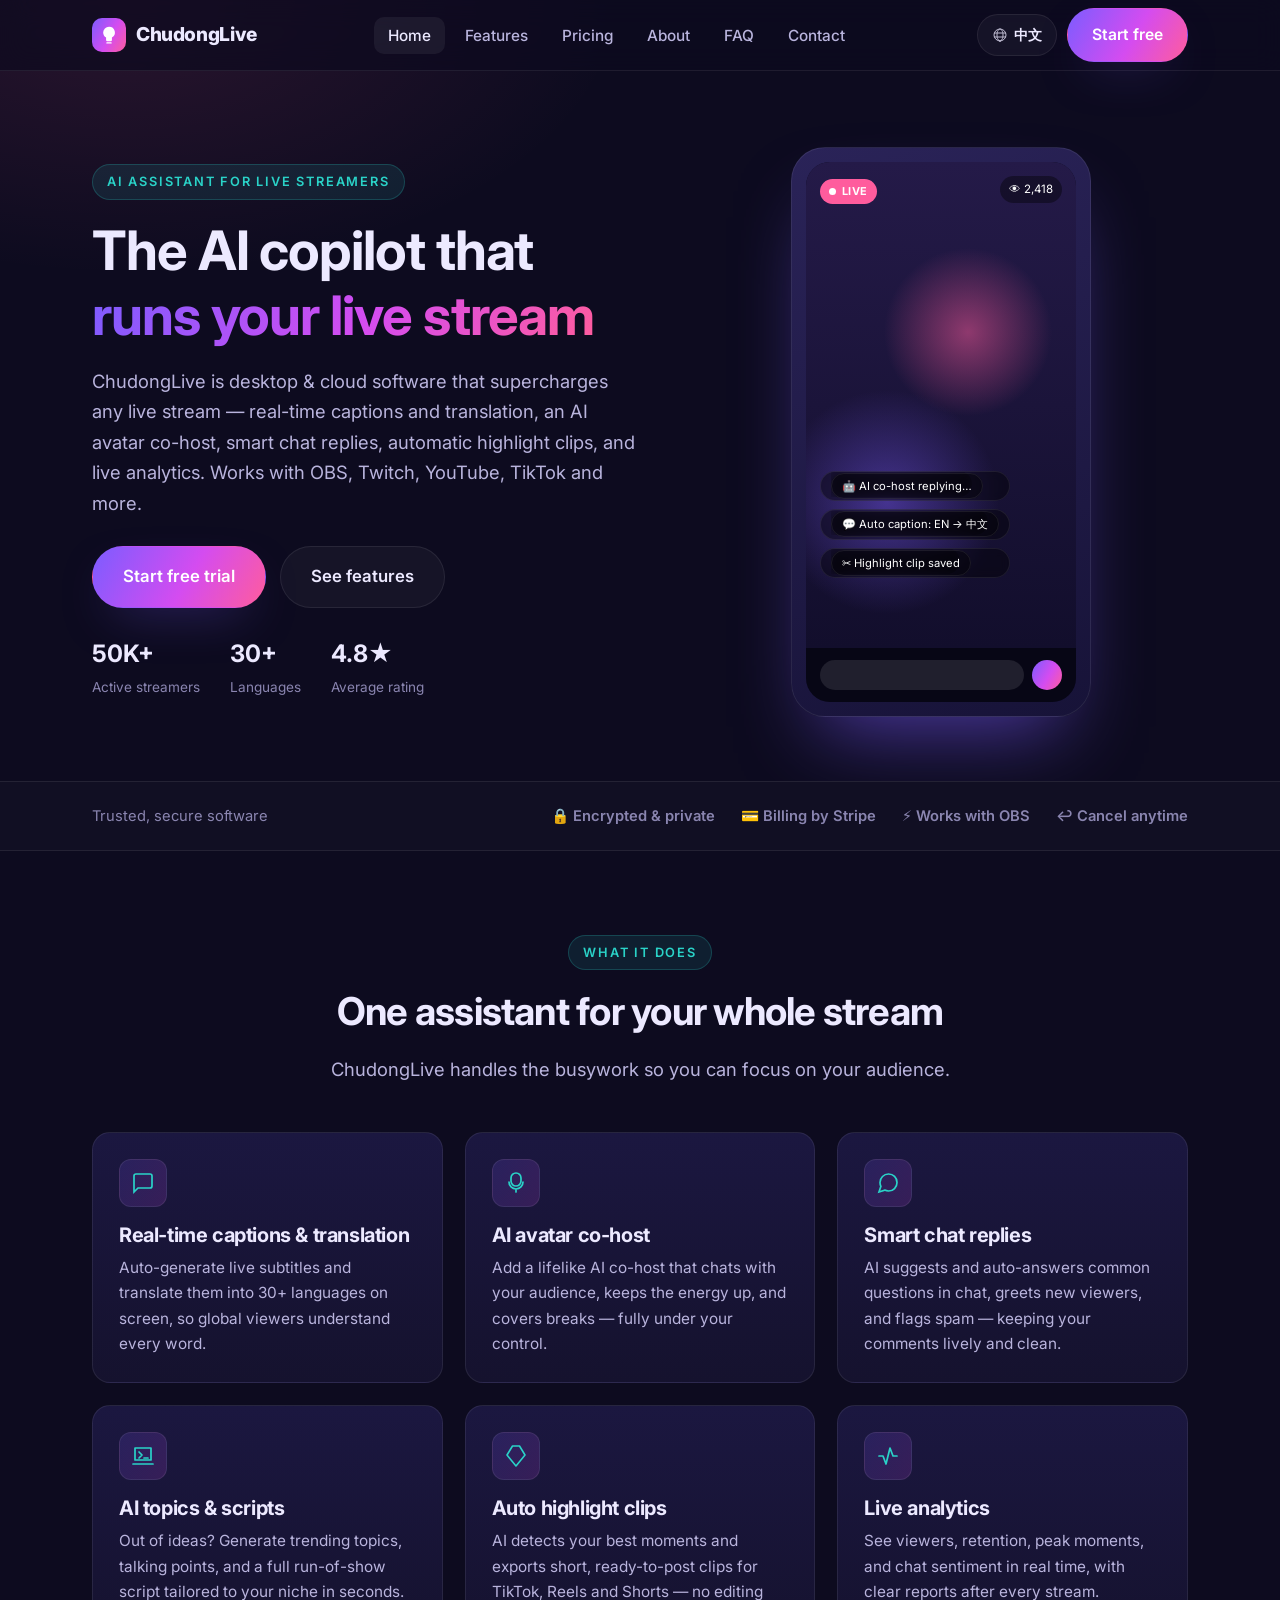
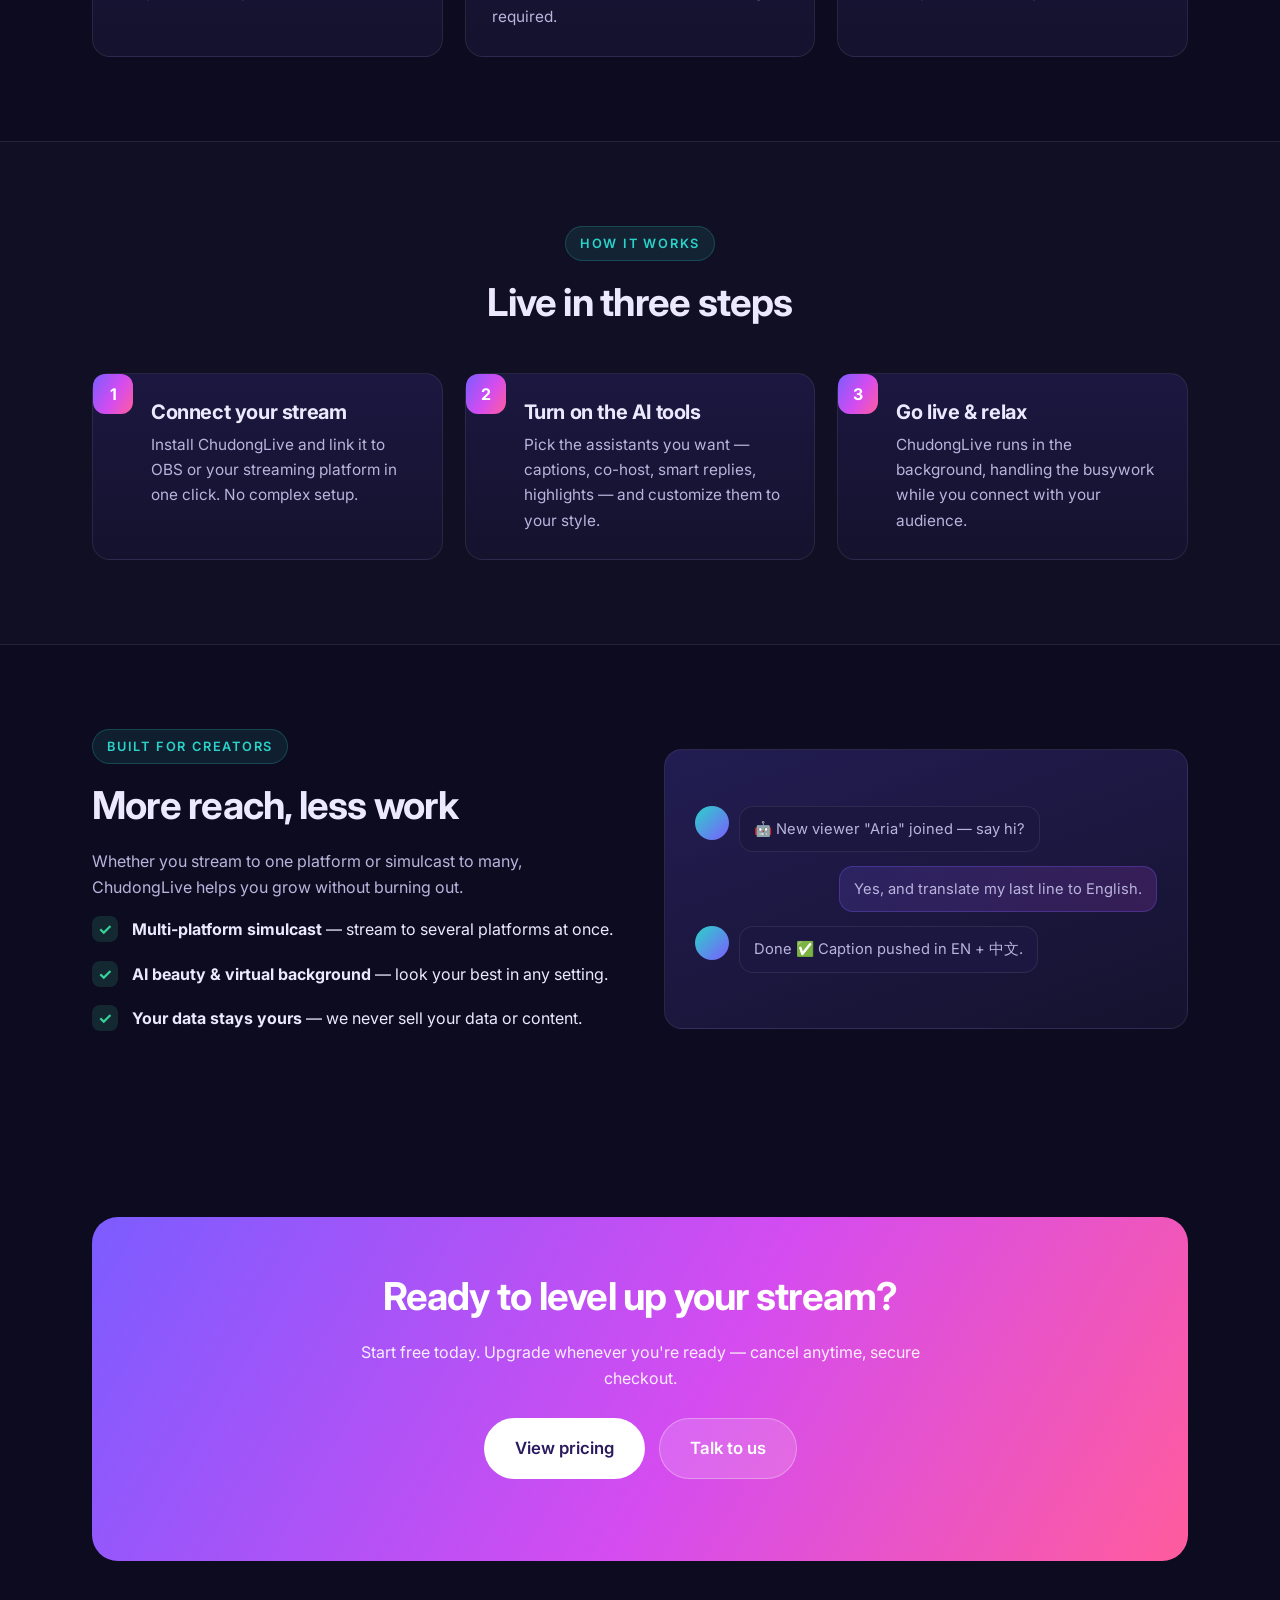
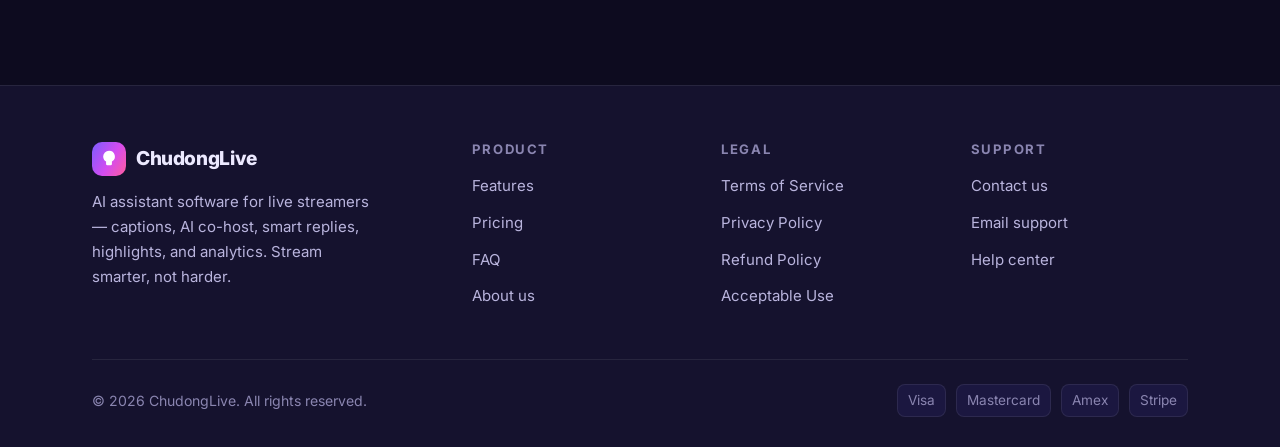
==== commit 88ca7a5a: "Reposition as AI live-streaming assistant software + add bilingual (zh/en) support Repurpose the sit" ====
--- a/index.html
+++ b/index.html
@@ -3,8 +3,9 @@
 <head>
   <meta charset="UTF-8" />
   <meta name="viewport" content="width=device-width, initial-scale=1.0" />
-  <title>ChudongLive — Live Streaming, Social & AI Chat Platform</title>
-  <meta name="description" content="ChudongLive is a live-streaming social platform where you can host and watch live streams, chat with AI companions, and use virtual credits to send digital gifts and unlock premium features." />
+  <script>(function(){try{var l=localStorage.getItem('lang')||((navigator.language||'').toLowerCase().indexOf('zh')===0?'zh':'en');l=l==='zh'?'zh':'en';document.documentElement.setAttribute('data-lang',l);document.documentElement.setAttribute('lang',l==='zh'?'zh-CN':'en');}catch(e){document.documentElement.setAttribute('data-lang','en');}})();</script>
+  <title>ChudongLive — AI Copilot for Live Streaming | AI 直播助手软件</title>
+  <meta name="description" content="ChudongLive is AI assistant software for live streamers: real-time captions & translation, AI avatar co-host, smart chat replies, auto highlight clips, and live analytics. | ChudongLive 是面向主播的 AI 直播辅助软件。" />
   <link rel="preconnect" href="https://fonts.googleapis.com" />
   <link rel="preconnect" href="https://fonts.gstatic.com" crossorigin />
   <link href="https://fonts.googleapis.com/css2?family=Inter:wght@400;500;600;700;800&display=swap" rel="stylesheet" />
@@ -13,30 +14,29 @@
 </head>
 <body>
 
-  <!-- HEADER -->
   <header class="site-header">
     <div class="container">
       <nav class="nav">
         <a class="brand" href="index.html">
-          <span class="logo-mark">
-            <svg viewBox="0 0 24 24" fill="none" xmlns="http://www.w3.org/2000/svg"><path d="M12 2a7 7 0 0 0-7 7c0 2.6 1.4 4.9 3.5 6.1V18a1.5 1.5 0 0 0 1.5 1.5h4A1.5 1.5 0 0 0 15.5 18v-2.9A7 7 0 0 0 12 2Z" fill="#fff"/><path d="M9.5 21.5h5" stroke="#fff" stroke-width="1.6" stroke-linecap="round"/></svg>
-          </span>
+          <span class="logo-mark"><svg viewBox="0 0 24 24" fill="none"><path d="M12 2a7 7 0 0 0-7 7c0 2.6 1.4 4.9 3.5 6.1V18a1.5 1.5 0 0 0 1.5 1.5h4A1.5 1.5 0 0 0 15.5 18v-2.9A7 7 0 0 0 12 2Z" fill="#fff"/><path d="M9.5 21.5h5" stroke="#fff" stroke-width="1.6" stroke-linecap="round"/></svg></span>
           ChudongLive
         </a>
         <ul class="nav-links">
-          <li><a href="index.html">Home</a></li>
-          <li><a href="features.html">Features</a></li>
-          <li><a href="pricing.html">Pricing</a></li>
-          <li><a href="about.html">About</a></li>
-          <li><a href="faq.html">FAQ</a></li>
-          <li><a href="contact.html">Contact</a></li>
+          <li><a href="index.html"><span class="lx-en">Home</span><span class="lx-zh">首页</span></a></li>
+          <li><a href="features.html"><span class="lx-en">Features</span><span class="lx-zh">功能</span></a></li>
+          <li><a href="pricing.html"><span class="lx-en">Pricing</span><span class="lx-zh">定价</span></a></li>
+          <li><a href="about.html"><span class="lx-en">About</span><span class="lx-zh">关于</span></a></li>
+          <li><a href="faq.html"><span class="lx-en">FAQ</span><span class="lx-zh">常见问题</span></a></li>
+          <li><a href="contact.html"><span class="lx-en">Contact</span><span class="lx-zh">联系</span></a></li>
         </ul>
         <div class="nav-cta">
-          <a href="pricing.html" class="btn btn-primary">Get Credits</a>
-        </div>
-        <button class="nav-toggle" aria-label="Toggle menu">
-          <svg viewBox="0 0 24 24" fill="none"><path d="M4 7h16M4 12h16M4 17h16" stroke="currentColor" stroke-width="2" stroke-linecap="round"/></svg>
-        </button>
+          <button class="lang-toggle" data-lang-toggle aria-label="Switch language / 切换语言">
+            <svg viewBox="0 0 24 24" fill="none"><path d="M12 21a9 9 0 1 0 0-18 9 9 0 0 0 0 18Zm0 0c2.5 0 4.5-4 4.5-9S14.5 3 12 3 7.5 7 7.5 12s2 9 4.5 9ZM3.5 9h17M3.5 15h17" stroke="currentColor" stroke-width="1.5" stroke-linecap="round"/></svg>
+            <span class="lx-en">中文</span><span class="lx-zh">EN</span>
+          </button>
+          <a href="pricing.html" class="btn btn-primary"><span class="lx-en">Start free</span><span class="lx-zh">免费试用</span></a>
+        </div>
+        <button class="nav-toggle" aria-label="Menu"><svg viewBox="0 0 24 24" fill="none"><path d="M4 7h16M4 12h16M4 17h16" stroke="currentColor" stroke-width="2" stroke-linecap="round"/></svg></button>
       </nav>
     </div>
   </header>
@@ -45,17 +45,23 @@
   <section class="hero">
     <div class="container hero-grid">
       <div class="hero-copy">
-        <span class="eyebrow">Live streaming · Social · AI companions</span>
-        <h1>Go live, connect, and<br><span class="gradient-text">spark real moments</span></h1>
-        <p class="lead">ChudongLive is a live-streaming social platform. Host or join live streams, chat with friends and AI companions in real time, and use virtual credits to send digital gifts and unlock premium experiences.</p>
+        <span class="eyebrow"><span class="lx-en">AI assistant for live streamers</span><span class="lx-zh">为主播打造的 AI 助手</span></span>
+        <h1>
+          <span class="lx-en">The AI copilot that<br><span class="gradient-text">runs your live stream</span></span>
+          <span class="lx-zh">让 AI 帮你<br><span class="gradient-text">搞定整场直播</span></span>
+        </h1>
+        <p class="lead">
+          <span class="lx-en">ChudongLive is desktop &amp; cloud software that supercharges any live stream — real-time captions and translation, an AI avatar co-host, smart chat replies, automatic highlight clips, and live analytics. Works with OBS, Twitch, YouTube, TikTok and more.</span>
+          <span class="lx-zh">ChudongLive 是一款桌面 + 云端直播辅助软件:实时字幕与翻译、AI 数字人共播、智能弹幕互动与自动回复、高光自动剪辑、直播数据分析。兼容 OBS、抖音、B 站、YouTube、TikTok 等主流平台。</span>
+        </p>
         <div class="hero-cta">
-          <a href="pricing.html" class="btn btn-primary btn-lg">View credit packages</a>
-          <a href="features.html" class="btn btn-ghost btn-lg">Explore features</a>
+          <a href="pricing.html" class="btn btn-primary btn-lg"><span class="lx-en">Start free trial</span><span class="lx-zh">免费开始试用</span></a>
+          <a href="features.html" class="btn btn-ghost btn-lg"><span class="lx-en">See features</span><span class="lx-zh">查看功能</span></a>
         </div>
         <div class="hero-stats">
-          <div class="stat"><strong>120K+</strong><span>Monthly creators</span></div>
-          <div class="stat"><strong>40+</strong><span>Countries</span></div>
-          <div class="stat"><strong>4.8★</strong><span>Average rating</span></div>
+          <div class="stat"><strong>50K+</strong><span><span class="lx-en">Active streamers</span><span class="lx-zh">活跃主播</span></span></div>
+          <div class="stat"><strong>30+</strong><span><span class="lx-en">Languages</span><span class="lx-zh">支持语言</span></span></div>
+          <div class="stat"><strong>4.8★</strong><span><span class="lx-en">Average rating</span><span class="lx-zh">平均评分</span></span></div>
         </div>
       </div>
       <div class="hero-mock">
@@ -65,15 +71,12 @@
               <span class="live-badge">LIVE</span>
               <span class="viewers">👁 2,418</span>
               <div class="gift-bubbles">
-                <span>🌹 Aria sent a Rose</span>
-                <span>🎁 Leo sent a Galaxy Box</span>
-                <span>✨ +120 viewers joined</span>
+                <span><span class="lx-en">🤖 AI co-host replying…</span><span class="lx-zh">🤖 AI 数字人自动回复中…</span></span>
+                <span><span class="lx-en">💬 Auto caption: EN → 中文</span><span class="lx-zh">💬 实时字幕:中 → EN</span></span>
+                <span><span class="lx-en">✂️ Highlight clip saved</span><span class="lx-zh">✂️ 已自动保存高光片段</span></span>
               </div>
             </div>
-            <div class="phone-bar">
-              <div class="pill"></div>
-              <div class="send"></div>
-            </div>
+            <div class="phone-bar"><div class="pill"></div><div class="send"></div></div>
           </div>
         </div>
       </div>
@@ -83,12 +86,12 @@
   <!-- TRUST BAR -->
   <div class="trust">
     <div class="container">
-      <span>Built for a safe, secure experience</span>
+      <span><span class="lx-en">Trusted, secure software</span><span class="lx-zh">安全可靠的软件</span></span>
       <div class="badges">
-        <b>🔒 SSL-encrypted checkout</b>
-        <b>💳 Powered by Stripe</b>
-        <b>🛡️ 24/7 content moderation</b>
-        <b>🔞 18+ verified community</b>
+        <b><span class="lx-en">🔒 Encrypted &amp; private</span><span class="lx-zh">🔒 加密与隐私保护</span></b>
+        <b><span class="lx-en">💳 Billing by Stripe</span><span class="lx-zh">💳 Stripe 安全支付</span></b>
+        <b><span class="lx-en">⚡ Works with OBS</span><span class="lx-zh">⚡ 兼容 OBS</span></b>
+        <b><span class="lx-en">↩️ Cancel anytime</span><span class="lx-zh">↩️ 随时取消</span></b>
       </div>
     </div>
   </div>
@@ -97,40 +100,40 @@
   <section class="section">
     <div class="container">
       <div class="center">
-        <span class="eyebrow">What you can do</span>
-        <h2>Everything happening in real time</h2>
-        <p class="lead">One platform for live entertainment, social connection, and AI conversation — built for creators and viewers alike.</p>
+        <span class="eyebrow"><span class="lx-en">What it does</span><span class="lx-zh">核心能力</span></span>
+        <h2><span class="lx-en">One assistant for your whole stream</span><span class="lx-zh">一个助手,搞定整场直播</span></h2>
+        <p class="lead"><span class="lx-en">ChudongLive handles the busywork so you can focus on your audience.</span><span class="lx-zh">ChudongLive 帮你处理繁琐的环节,让你专注与观众互动。</span></p>
       </div>
       <div class="grid grid-3" style="margin-top:48px">
         <div class="card">
-          <div class="icon"><svg viewBox="0 0 24 24" fill="none"><path d="M15 10l4.5-2.6A1 1 0 0 1 21 8.3v7.4a1 1 0 0 1-1.5.9L15 14m-12-3a3 3 0 0 1 3-3h6a3 3 0 0 1 3 3v6a3 3 0 0 1-3 3H6a3 3 0 0 1-3-3v-6Z" stroke="currentColor" stroke-width="1.7"/></svg></div>
-          <h3>Live streaming</h3>
-          <p>Start a broadcast in one tap or join thousands of live rooms. Low-latency video, real-time chat, and interactive co-host sessions keep every moment alive.</p>
+          <div class="icon"><svg viewBox="0 0 24 24" fill="none"><path d="M21 15a2 2 0 0 1-2 2H7l-4 4V5a2 2 0 0 1 2-2h14a2 2 0 0 1 2 2v10Z" stroke="currentColor" stroke-width="1.7"/></svg></div>
+          <h3><span class="lx-en">Real-time captions &amp; translation</span><span class="lx-zh">实时字幕与翻译</span></h3>
+          <p><span class="lx-en">Auto-generate live subtitles and translate them into 30+ languages on screen, so global viewers understand every word.</span><span class="lx-zh">自动生成直播字幕,并实时翻译成 30+ 种语言显示在画面上,让全球观众听得懂每一句话。</span></p>
+        </div>
+        <div class="card">
+          <div class="icon"><svg viewBox="0 0 24 24" fill="none"><path d="M12 2a5 5 0 0 0-5 5v3a5 5 0 0 0 10 0V7a5 5 0 0 0-5-5Zm-7 9a7 7 0 0 0 14 0M12 18v3" stroke="currentColor" stroke-width="1.7" stroke-linecap="round"/></svg></div>
+          <h3><span class="lx-en">AI avatar co-host</span><span class="lx-zh">AI 数字人共播</span></h3>
+          <p><span class="lx-en">Add a lifelike AI co-host that chats with your audience, keeps the energy up, and covers breaks — fully under your control.</span><span class="lx-zh">添加一个逼真的 AI 数字人搭档,陪你和观众互动、活跃气氛、暖场救场,一切由你掌控。</span></p>
         </div>
         <div class="card">
           <div class="icon"><svg viewBox="0 0 24 24" fill="none"><path d="M21 11.5a8.38 8.38 0 0 1-8.5 8.5 8.5 8.5 0 0 1-3.8-.9L3 21l1.9-5.7a8.38 8.38 0 0 1-.9-3.8A8.5 8.5 0 0 1 12.5 3 8.38 8.38 0 0 1 21 11.5Z" stroke="currentColor" stroke-width="1.7"/></svg></div>
-          <h3>AI chat companions</h3>
-          <p>Talk to friendly, personality-rich AI companions any time of day. Practice languages, get recommendations, or just enjoy a fun, judgment-free conversation.</p>
-        </div>
-        <div class="card">
-          <div class="icon"><svg viewBox="0 0 24 24" fill="none"><path d="M20 12v9H4v-9M2 7h20v5H2V7Zm10 0v14M12 7S9 1 6.5 3.5 12 7 12 7Zm0 0s3-6 5.5-3.5S12 7 12 7Z" stroke="currentColor" stroke-width="1.6"/></svg></div>
-          <h3>Virtual gifts &amp; credits</h3>
-          <p>Buy virtual credits to send animated digital gifts during live streams and unlock premium digital features — a fun way to show support for the creators you love.</p>
-        </div>
-        <div class="card">
-          <div class="icon"><svg viewBox="0 0 24 24" fill="none"><path d="M17 21v-2a4 4 0 0 0-4-4H5a4 4 0 0 0-4 4v2M9 11a4 4 0 1 0 0-8 4 4 0 0 0 0 8Zm14 10v-2a4 4 0 0 0-3-3.87M16 3.13A4 4 0 0 1 16 11" stroke="currentColor" stroke-width="1.7"/></svg></div>
-          <h3>Social community</h3>
-          <p>Follow your favorite creators, build watch parties, react with live emotes, and meet people who share your interests in moderated, friendly rooms.</p>
-        </div>
-        <div class="card">
-          <div class="icon"><svg viewBox="0 0 24 24" fill="none"><path d="M12 2 4 5v6c0 5 3.4 9.4 8 11 4.6-1.6 8-6 8-11V5l-8-3Z" stroke="currentColor" stroke-width="1.7"/><path d="m9 12 2 2 4-4" stroke="currentColor" stroke-width="1.7" stroke-linecap="round"/></svg></div>
-          <h3>Safety &amp; moderation</h3>
-          <p>AI-assisted filters plus a 24/7 human trust &amp; safety team keep the community welcoming. Easy reporting and blocking put you in control.</p>
-        </div>
-        <div class="card">
-          <div class="icon"><svg viewBox="0 0 24 24" fill="none"><path d="M12 8v4l3 2m6-2a9 9 0 1 1-18 0 9 9 0 0 1 18 0Z" stroke="currentColor" stroke-width="1.7"/></svg></div>
-          <h3>Watch anywhere</h3>
-          <p>Pick up right where you left off across web and mobile. Your credits, follows, and chat history stay perfectly in sync on every device.</p>
+          <h3><span class="lx-en">Smart chat replies</span><span class="lx-zh">智能弹幕互动</span></h3>
+          <p><span class="lx-en">AI suggests and auto-answers common questions in chat, greets new viewers, and flags spam — keeping your comments lively and clean.</span><span class="lx-zh">AI 自动回答弹幕里的常见问题、欢迎新观众、过滤垃圾信息,让评论区既热闹又干净。</span></p>
+        </div>
+        <div class="card">
+          <div class="icon"><svg viewBox="0 0 24 24" fill="none"><path d="M4 4h16v12H4zM2 20h20M8 8l3 3-3 3M13 14h4" stroke="currentColor" stroke-width="1.7" stroke-linecap="round" stroke-linejoin="round"/></svg></div>
+          <h3><span class="lx-en">AI topics &amp; scripts</span><span class="lx-zh">AI 选题与脚本</span></h3>
+          <p><span class="lx-en">Out of ideas? Generate trending topics, talking points, and a full run-of-show script tailored to your niche in seconds.</span><span class="lx-zh">没灵感?根据你的领域,几秒生成热门选题、话术要点和完整直播脚本。</span></p>
+        </div>
+        <div class="card">
+          <div class="icon"><svg viewBox="0 0 24 24" fill="none"><path d="M15.5 2H8.5L3 11l9 11 9-11-5.5-9Z" stroke="currentColor" stroke-width="1.6" stroke-linejoin="round"/></svg></div>
+          <h3><span class="lx-en">Auto highlight clips</span><span class="lx-zh">高光自动剪辑</span></h3>
+          <p><span class="lx-en">AI detects your best moments and exports short, ready-to-post clips for TikTok, Reels and Shorts — no editing required.</span><span class="lx-zh">AI 自动识别精彩瞬间,导出适配抖音、视频号、Shorts 的短视频,无需手动剪辑。</span></p>
+        </div>
+        <div class="card">
+          <div class="icon"><svg viewBox="0 0 24 24" fill="none"><path d="M3 12h4l3 8 4-16 3 8h4" stroke="currentColor" stroke-width="1.7" stroke-linecap="round" stroke-linejoin="round"/></svg></div>
+          <h3><span class="lx-en">Live analytics</span><span class="lx-zh">直播数据分析</span></h3>
+          <p><span class="lx-en">See viewers, retention, peak moments, and chat sentiment in real time, with clear reports after every stream.</span><span class="lx-zh">实时查看在线人数、留存、峰值时刻和弹幕情绪,每场直播结束后还有清晰报表。</span></p>
         </div>
       </div>
     </div>
@@ -140,42 +143,41 @@
   <section class="section" style="background:rgba(255,255,255,.015);border-top:1px solid var(--border);border-bottom:1px solid var(--border)">
     <div class="container">
       <div class="center">
-        <span class="eyebrow">How it works</span>
-        <h2>Start in under a minute</h2>
+        <span class="eyebrow"><span class="lx-en">How it works</span><span class="lx-zh">使用流程</span></span>
+        <h2><span class="lx-en">Live in three steps</span><span class="lx-zh">三步开播</span></h2>
       </div>
       <div class="grid grid-3 steps" style="margin-top:48px">
         <div class="step card">
-          <h3>Create your account</h3>
-          <p>Sign up free with your email, confirm you are 18 or older, and personalize your profile. No purchase required to start exploring.</p>
+          <h3><span class="lx-en">Connect your stream</span><span class="lx-zh">连接你的直播</span></h3>
+          <p><span class="lx-en">Install ChudongLive and link it to OBS or your streaming platform in one click. No complex setup.</span><span class="lx-zh">安装 ChudongLive,一键连接 OBS 或你的直播平台,无需复杂配置。</span></p>
         </div>
         <div class="step card">
-          <h3>Buy virtual credits</h3>
-          <p>Top up your wallet with a credit package through our secure Stripe checkout. Credits appear in your balance instantly.</p>
+          <h3><span class="lx-en">Turn on the AI tools</span><span class="lx-zh">开启 AI 功能</span></h3>
+          <p><span class="lx-en">Pick the assistants you want — captions, co-host, smart replies, highlights — and customize them to your style.</span><span class="lx-zh">选择你需要的助手:字幕、数字人、智能回复、高光剪辑,并按你的风格自定义。</span></p>
         </div>
         <div class="step card">
-          <h3>Watch, chat &amp; gift</h3>
-          <p>Join live streams, talk to AI companions, and spend credits on digital gifts and premium features whenever you like.</p>
-        </div>
-      </div>
-    </div>
-  </section>
-
-  <!-- WHAT ARE CREDITS -->
+          <h3><span class="lx-en">Go live &amp; relax</span><span class="lx-zh">开播,然后放轻松</span></h3>
+          <p><span class="lx-en">ChudongLive runs in the background, handling the busywork while you connect with your audience.</span><span class="lx-zh">ChudongLive 在后台自动运行,帮你处理琐事,你只管和观众互动。</span></p>
+        </div>
+      </div>
+    </div>
+  </section>
+
+  <!-- SPLIT -->
   <section class="section">
     <div class="container split">
       <div>
-        <span class="eyebrow">Virtual credits, explained</span>
-        <h2>A simple in-app currency for digital goods</h2>
-        <p>ChudongLive Credits are a prepaid virtual currency used only inside ChudongLive. You purchase credits with real money and spend them on digital items and services.</p>
-        <div class="value-row"><span class="check">✓</span><div><strong>Send virtual gifts</strong> — animated digital gifts that appear during live streams.</div></div>
-        <div class="value-row"><span class="check">✓</span><div><strong>Unlock premium features</strong> — extended AI chat sessions, special effects, profile themes, and more.</div></div>
-        <div class="value-row"><span class="check">✓</span><div><strong>Instant delivery</strong> — credits and digital items are delivered to your account immediately after purchase.</div></div>
-        <p class="muted" style="margin-top:18px;font-size:.92rem">Credits have no cash value, are non-transferable, and cannot be redeemed or withdrawn for real money. See our <a href="terms.html">Terms of Service</a> and <a href="refund.html">Refund Policy</a> for full details.</p>
+        <span class="eyebrow"><span class="lx-en">Built for creators</span><span class="lx-zh">为创作者而生</span></span>
+        <h2><span class="lx-en">More reach, less work</span><span class="lx-zh">覆盖更广,操作更省</span></h2>
+        <p><span class="lx-en">Whether you stream to one platform or simulcast to many, ChudongLive helps you grow without burning out.</span><span class="lx-zh">无论你是单平台开播,还是多平台同步推流,ChudongLive 都能帮你高效成长、不再疲于奔命。</span></p>
+        <div class="value-row"><span class="check">✓</span><div><span class="lx-en"><strong>Multi-platform simulcast</strong> — stream to several platforms at once.</span><span class="lx-zh"><strong>多平台同步推流</strong> —— 一次开播,多平台同时直播。</span></div></div>
+        <div class="value-row"><span class="check">✓</span><div><span class="lx-en"><strong>AI beauty &amp; virtual background</strong> — look your best in any setting.</span><span class="lx-zh"><strong>AI 美颜与虚拟背景</strong> —— 任何场景都呈现最佳状态。</span></div></div>
+        <div class="value-row"><span class="check">✓</span><div><span class="lx-en"><strong>Your data stays yours</strong> — we never sell your data or content.</span><span class="lx-zh"><strong>数据归你所有</strong> —— 我们绝不出售你的数据或内容。</span></div></div>
       </div>
       <div class="feature-visual">
-        <div class="chat-line ai"><span class="av"></span><span class="bubble">Hi! I'm Nova, your AI companion. Want a movie recommendation tonight? 🎬</span></div>
-        <div class="chat-line me"><span class="bubble">Yes! Something cozy and feel-good 😊</span></div>
-        <div class="chat-line ai"><span class="av"></span><span class="bubble">Perfect — try "Begin Again". Tap ✨ to unlock an extended chat with credits!</span></div>
+        <div class="chat-line ai"><span class="av"></span><span class="bubble"><span class="lx-en">🤖 New viewer "Aria" joined — say hi?</span><span class="lx-zh">🤖 新观众「Aria」进入直播间,要打招呼吗?</span></span></div>
+        <div class="chat-line me"><span class="bubble"><span class="lx-en">Yes, and translate my last line to English.</span><span class="lx-zh">好,把我刚才那句翻译成英文。</span></span></div>
+        <div class="chat-line ai"><span class="av"></span><span class="bubble"><span class="lx-en">Done ✅ Caption pushed in EN + 中文.</span><span class="lx-zh">完成 ✅ 已推送中英双语字幕。</span></span></div>
       </div>
     </div>
   </section>
@@ -184,59 +186,53 @@
   <section class="section">
     <div class="container">
       <div class="cta-band">
-        <h2>Ready to join the moment?</h2>
-        <p>Create a free account today, then top up whenever you're ready. Secure checkout, instant delivery, friendly support.</p>
+        <h2><span class="lx-en">Ready to level up your stream?</span><span class="lx-zh">准备好让直播升级了吗?</span></h2>
+        <p><span class="lx-en">Start free today. Upgrade whenever you're ready — cancel anytime, secure checkout.</span><span class="lx-zh">今天就免费开始,随时升级、随时取消,支付安全无忧。</span></p>
         <div class="hero-cta" style="justify-content:center">
-          <a href="pricing.html" class="btn btn-primary btn-lg">See pricing</a>
-          <a href="contact.html" class="btn btn-ghost btn-lg">Talk to us</a>
-        </div>
-      </div>
-    </div>
-  </section>
-
-  <!-- FOOTER -->
+          <a href="pricing.html" class="btn btn-primary btn-lg"><span class="lx-en">View pricing</span><span class="lx-zh">查看定价</span></a>
+          <a href="contact.html" class="btn btn-ghost btn-lg"><span class="lx-en">Talk to us</span><span class="lx-zh">联系我们</span></a>
+        </div>
+      </div>
+    </div>
+  </section>
+
   <footer class="site-footer">
     <div class="container">
       <div class="footer-grid">
         <div>
-          <a class="brand" href="index.html" style="margin-bottom:14px">
-            <span class="logo-mark"><svg viewBox="0 0 24 24" fill="none"><path d="M12 2a7 7 0 0 0-7 7c0 2.6 1.4 4.9 3.5 6.1V18a1.5 1.5 0 0 0 1.5 1.5h4A1.5 1.5 0 0 0 15.5 18v-2.9A7 7 0 0 0 12 2Z" fill="#fff"/></svg></span>
-            ChudongLive
-          </a>
-          <p>A live-streaming social platform for real-time entertainment, AI conversation, and digital gifting. Built to be safe, fun, and welcoming for everyone 18+.</p>
-        </div>
-        <div>
-          <h4>Product</h4>
+          <a class="brand" href="index.html" style="margin-bottom:14px"><span class="logo-mark"><svg viewBox="0 0 24 24" fill="none"><path d="M12 2a7 7 0 0 0-7 7c0 2.6 1.4 4.9 3.5 6.1V18a1.5 1.5 0 0 0 1.5 1.5h4A1.5 1.5 0 0 0 15.5 18v-2.9A7 7 0 0 0 12 2Z" fill="#fff"/></svg></span>ChudongLive</a>
+          <p><span class="lx-en">AI assistant software for live streamers — captions, AI co-host, smart replies, highlights, and analytics. Stream smarter, not harder.</span><span class="lx-zh">面向主播的 AI 直播辅助软件 —— 字幕、数字人、智能回复、高光剪辑与数据分析。让直播更聪明、更省力。</span></p>
+        </div>
+        <div>
+          <h4><span class="lx-en">Product</span><span class="lx-zh">产品</span></h4>
           <ul>
-            <li><a href="features.html">Features</a></li>
-            <li><a href="pricing.html">Pricing &amp; credits</a></li>
-            <li><a href="faq.html">FAQ</a></li>
-            <li><a href="about.html">About us</a></li>
+            <li><a href="features.html"><span class="lx-en">Features</span><span class="lx-zh">功能</span></a></li>
+            <li><a href="pricing.html"><span class="lx-en">Pricing</span><span class="lx-zh">定价</span></a></li>
+            <li><a href="faq.html"><span class="lx-en">FAQ</span><span class="lx-zh">常见问题</span></a></li>
+            <li><a href="about.html"><span class="lx-en">About us</span><span class="lx-zh">关于我们</span></a></li>
           </ul>
         </div>
         <div>
-          <h4>Legal</h4>
+          <h4><span class="lx-en">Legal</span><span class="lx-zh">法律</span></h4>
           <ul>
-            <li><a href="terms.html">Terms of Service</a></li>
-            <li><a href="privacy.html">Privacy Policy</a></li>
-            <li><a href="refund.html">Refund Policy</a></li>
-            <li><a href="guidelines.html">Community Guidelines</a></li>
+            <li><a href="terms.html"><span class="lx-en">Terms of Service</span><span class="lx-zh">服务条款</span></a></li>
+            <li><a href="privacy.html"><span class="lx-en">Privacy Policy</span><span class="lx-zh">隐私政策</span></a></li>
+            <li><a href="refund.html"><span class="lx-en">Refund Policy</span><span class="lx-zh">退款政策</span></a></li>
+            <li><a href="guidelines.html"><span class="lx-en">Acceptable Use</span><span class="lx-zh">使用规范</span></a></li>
           </ul>
         </div>
         <div>
-          <h4>Support</h4>
+          <h4><span class="lx-en">Support</span><span class="lx-zh">支持</span></h4>
           <ul>
-            <li><a href="contact.html">Contact us</a></li>
-            <li><a href="mailto:mihailradkevic2@gmail.com">Email support</a></li>
-            <li><a href="faq.html">Help center</a></li>
+            <li><a href="contact.html"><span class="lx-en">Contact us</span><span class="lx-zh">联系我们</span></a></li>
+            <li><a href="mailto:mihailradkevic2@gmail.com"><span class="lx-en">Email support</span><span class="lx-zh">邮件支持</span></a></li>
+            <li><a href="faq.html"><span class="lx-en">Help center</span><span class="lx-zh">帮助中心</span></a></li>
           </ul>
         </div>
       </div>
       <div class="footer-bottom">
-        <p>© <span data-year>2026</span> ChudongLive. All rights reserved.</p>
-        <div class="pay">
-          <span>Visa</span><span>Mastercard</span><span>Amex</span><span>Stripe</span>
-        </div>
+        <p>© <span data-year>2026</span> ChudongLive. <span class="lx-en">All rights reserved.</span><span class="lx-zh">保留所有权利。</span></p>
+        <div class="pay"><span>Visa</span><span>Mastercard</span><span>Amex</span><span>Stripe</span></div>
       </div>
     </div>
   </footer>
--- a/css/styles.css
+++ b/css/styles.css
@@ -307,6 +307,22 @@
 .value-row { display:flex; gap:14px; margin-bottom: 18px; }
 .value-row .check { width: 26px; height: 26px; border-radius: 8px; background: rgba(54,211,154,.15); color: var(--success); display: grid; place-items: center; flex-shrink: 0; font-weight: 700; }
 
+/* ---------- Bilingual (i18n) toggle ---------- */
+html[data-lang="en"] .lx-zh { display: none !important; }
+html[data-lang="zh"] .lx-en { display: none !important; }
+.lang-toggle {
+  display: inline-flex; align-items: center; gap: 6px;
+  background: rgba(255,255,255,.04); color: var(--text);
+  border: 1px solid var(--border); border-radius: 999px;
+  padding: 8px 14px; font: inherit; font-size: .9rem; font-weight: 600; cursor: pointer;
+  transition: background .2s ease, border-color .2s ease;
+}
+.lang-toggle:hover { background: rgba(255,255,255,.09); border-color: rgba(124,92,255,.4); }
+.lang-toggle svg { width: 16px; height: 16px; opacity: .8; }
+@media (max-width: 640px) {
+  .nav .lang-toggle { position: absolute; right: 64px; top: 18px; padding: 6px 12px; }
+}
+
 /* ---------- Responsive ---------- */
 @media (max-width: 920px) {
   .hero-grid, .split, .contact-grid { grid-template-columns: 1fr; }
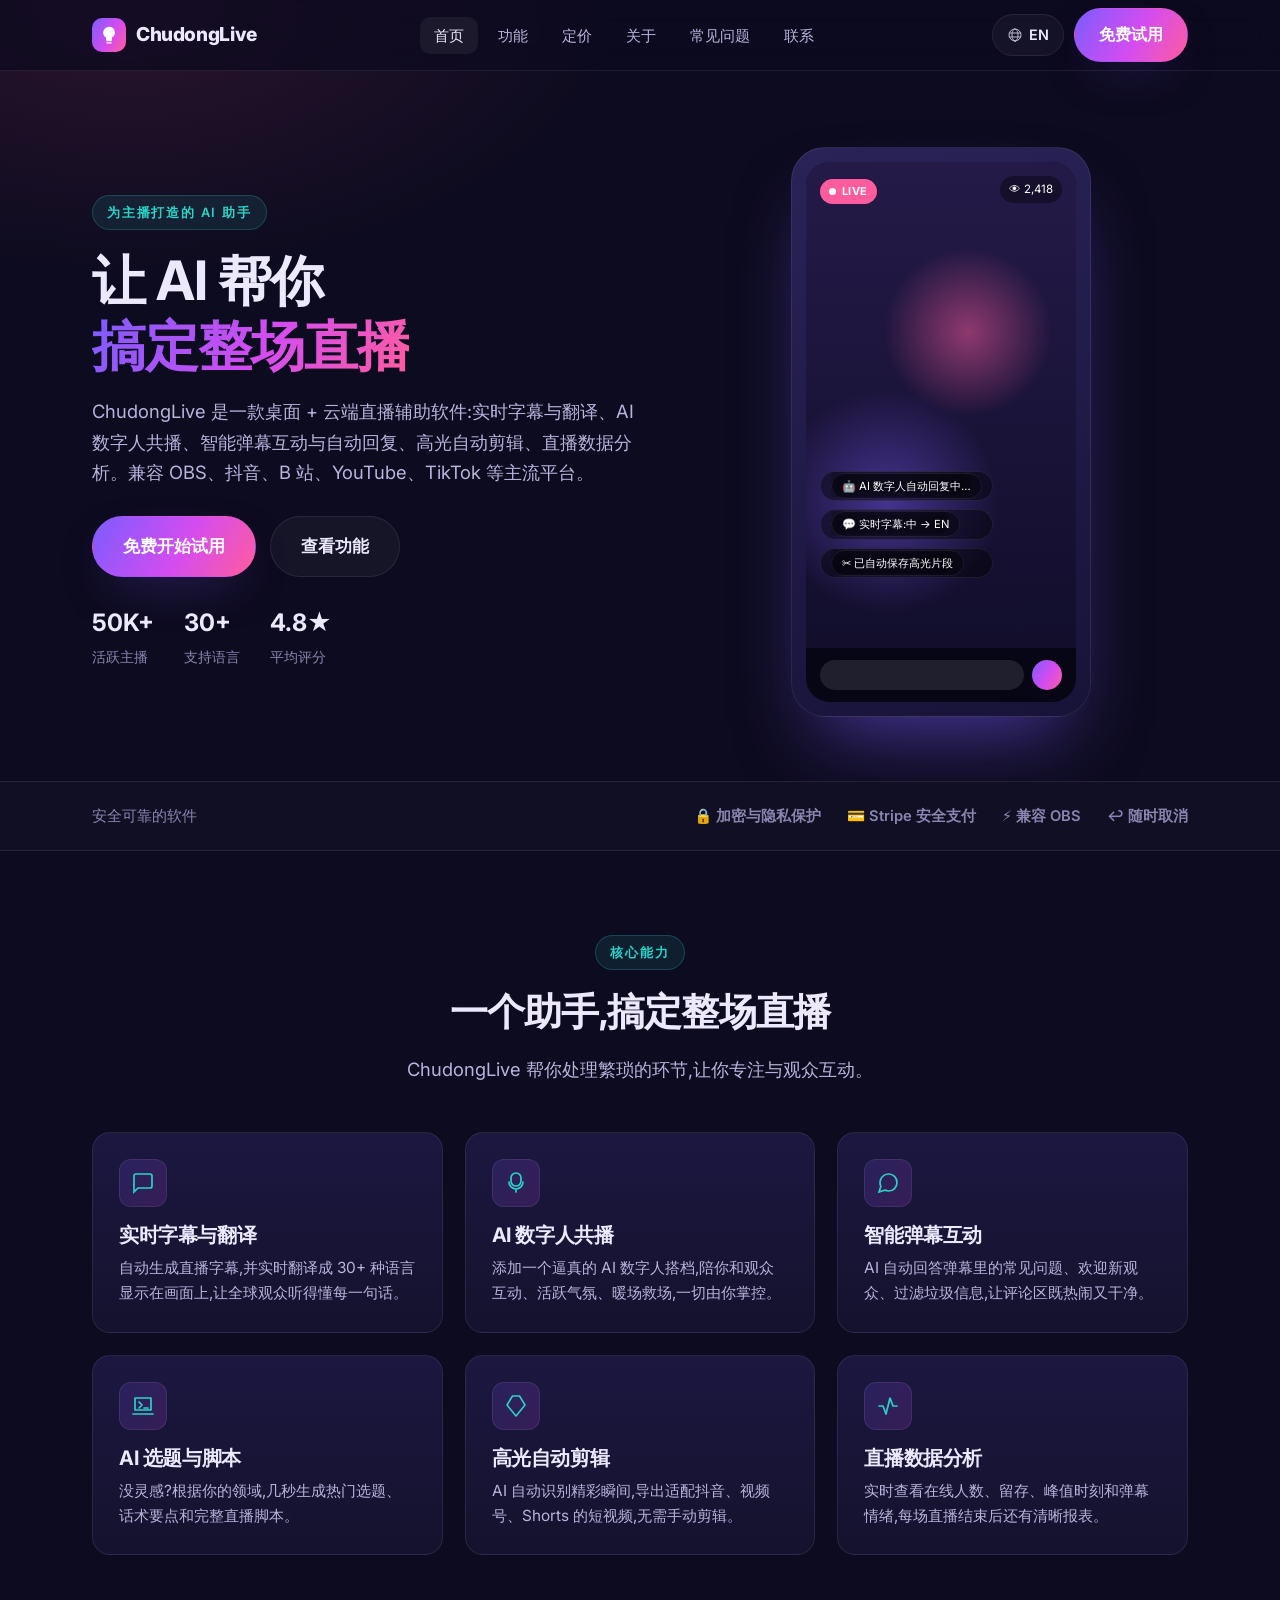
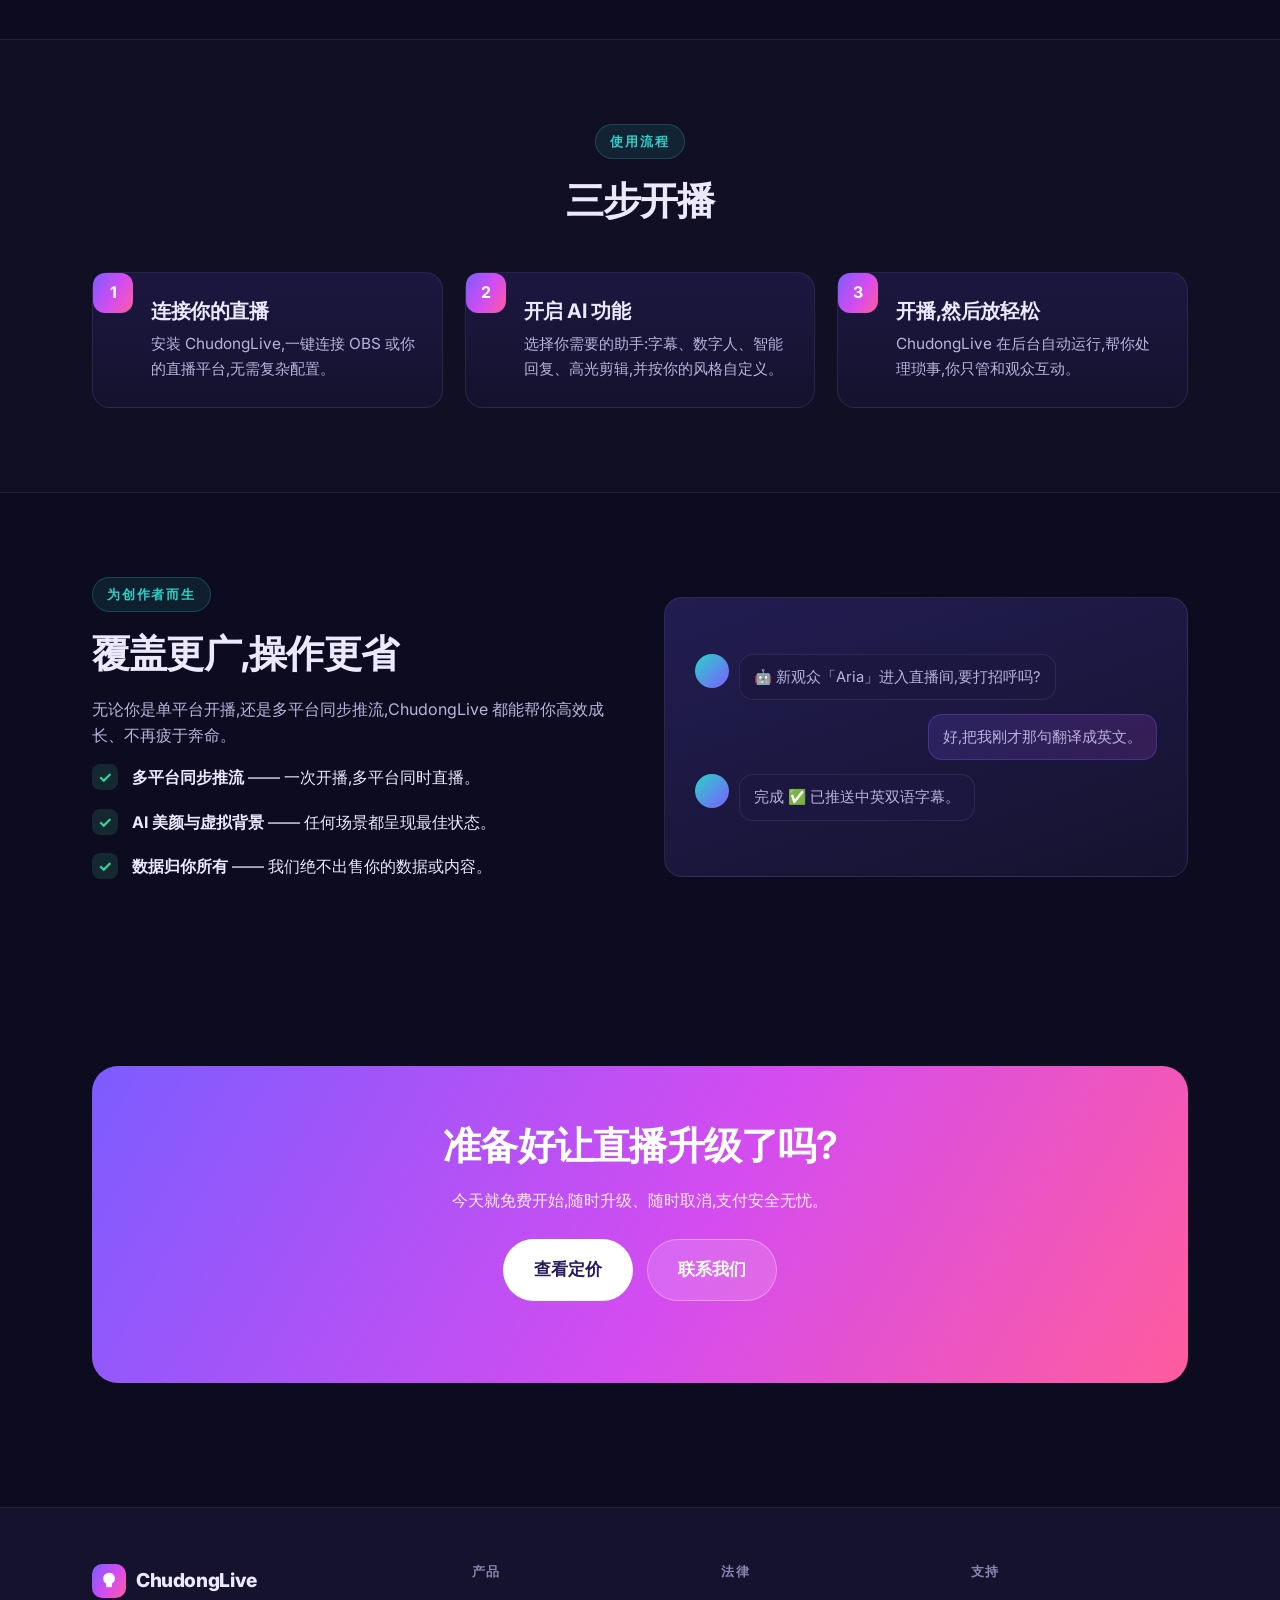
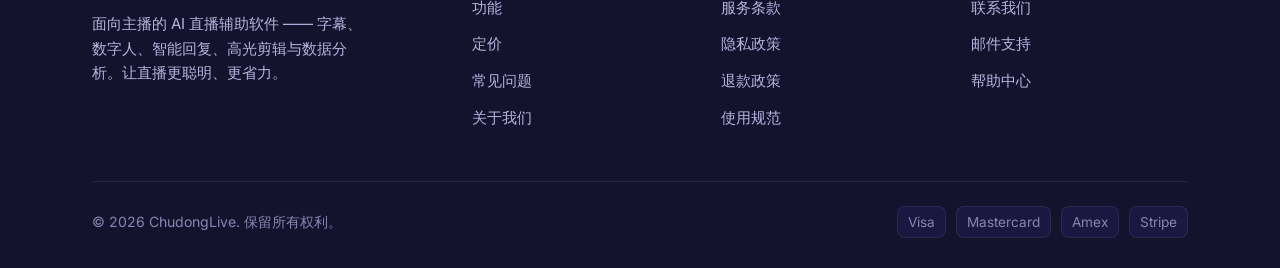
==== commit 38bd7c11: "Fix language toggle: default Chinese, show one language at a time, bust CSS/JS cache - Default langu" ====
--- a/index.html
+++ b/index.html
@@ -3,13 +3,13 @@
 <head>
   <meta charset="UTF-8" />
   <meta name="viewport" content="width=device-width, initial-scale=1.0" />
-  <script>(function(){try{var l=localStorage.getItem('lang')||((navigator.language||'').toLowerCase().indexOf('zh')===0?'zh':'en');l=l==='zh'?'zh':'en';document.documentElement.setAttribute('data-lang',l);document.documentElement.setAttribute('lang',l==='zh'?'zh-CN':'en');}catch(e){document.documentElement.setAttribute('data-lang','en');}})();</script>
+  <script>(function(){try{var l=localStorage.getItem('lang')||'zh';l=l==='zh'?'zh':'en';document.documentElement.setAttribute('data-lang',l);document.documentElement.setAttribute('lang',l==='zh'?'zh-CN':'en');}catch(e){document.documentElement.setAttribute('data-lang','en');}})();</script>
   <title>ChudongLive — AI Copilot for Live Streaming | AI 直播助手软件</title>
   <meta name="description" content="ChudongLive is AI assistant software for live streamers: real-time captions & translation, AI avatar co-host, smart chat replies, auto highlight clips, and live analytics. | ChudongLive 是面向主播的 AI 直播辅助软件。" />
   <link rel="preconnect" href="https://fonts.googleapis.com" />
   <link rel="preconnect" href="https://fonts.gstatic.com" crossorigin />
   <link href="https://fonts.googleapis.com/css2?family=Inter:wght@400;500;600;700;800&display=swap" rel="stylesheet" />
-  <link rel="stylesheet" href="css/styles.css" />
+  <link rel="stylesheet" href="css/styles.css?v=2" />
   <link rel="icon" href="assets/favicon.svg" type="image/svg+xml" />
 </head>
 <body>
@@ -237,6 +237,6 @@
     </div>
   </footer>
 
-  <script src="js/main.js"></script>
+  <script src="js/main.js?v=2"></script>
 </body>
 </html>
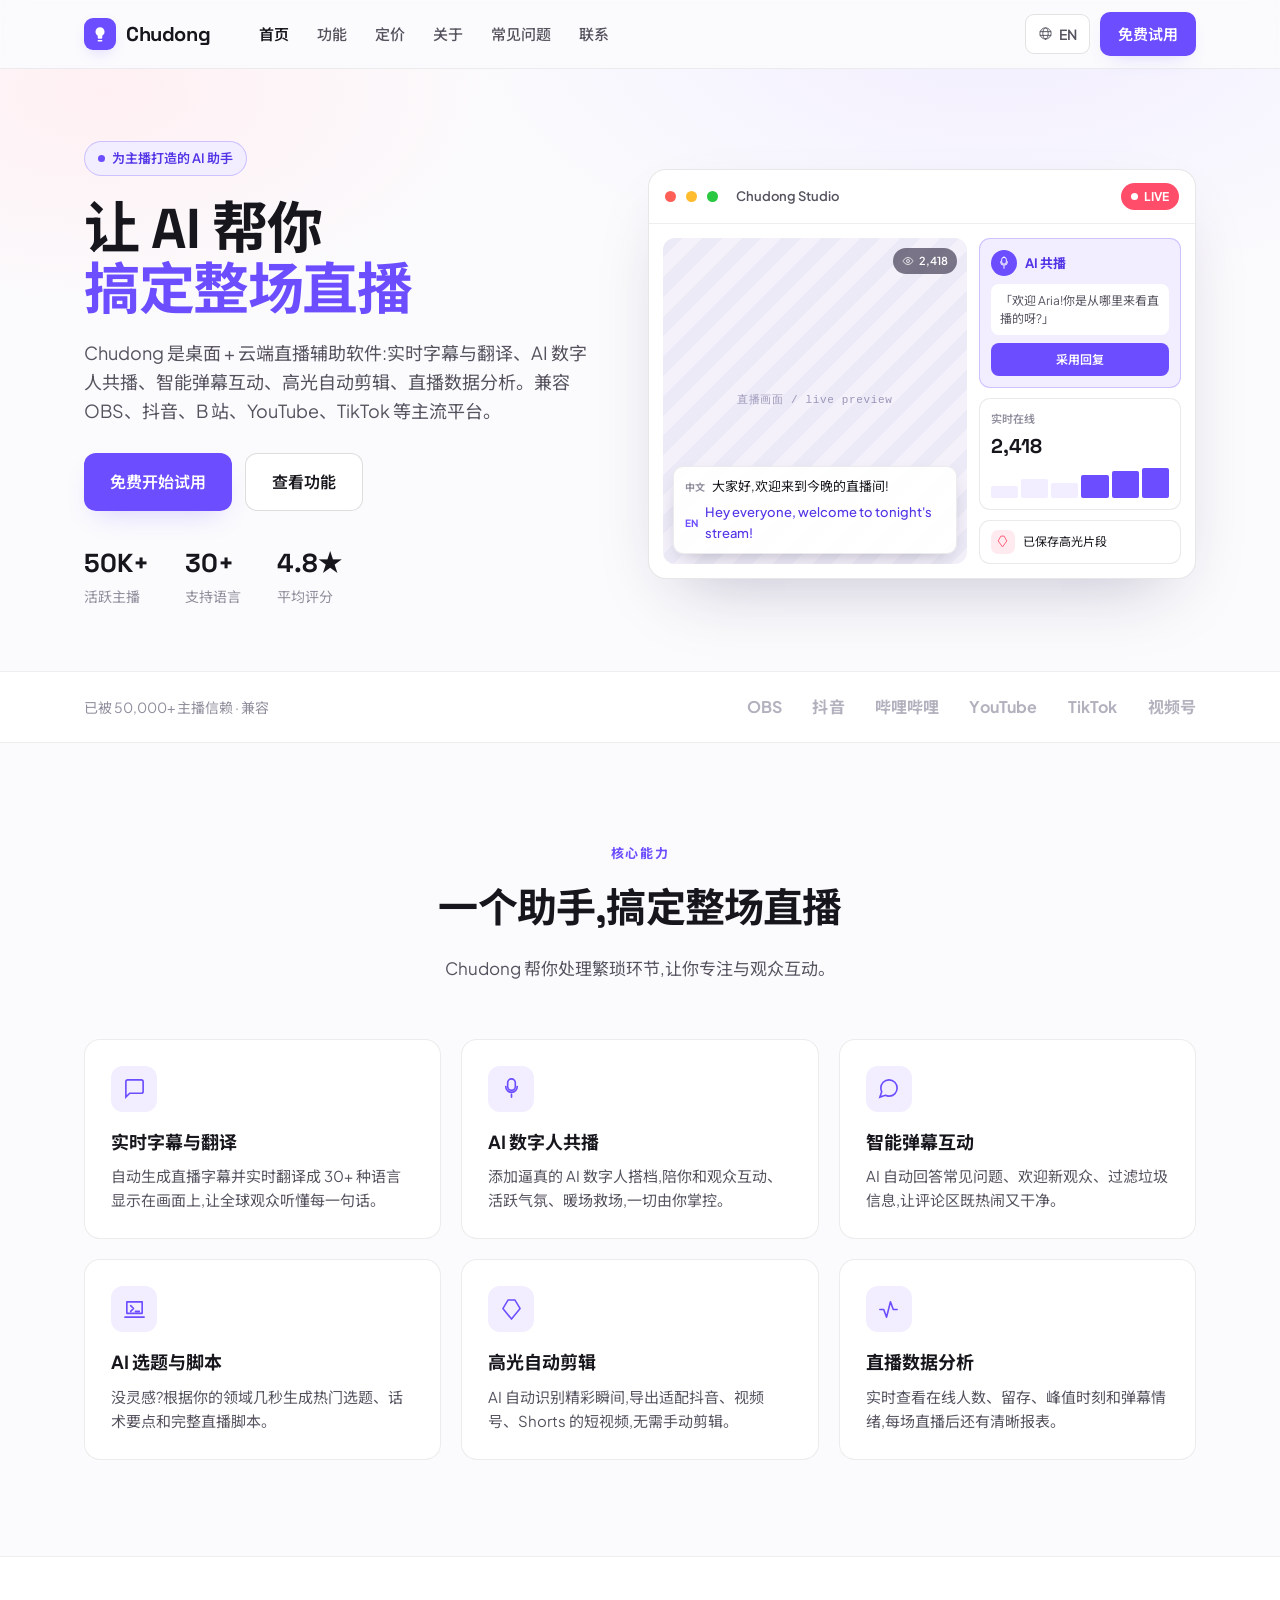
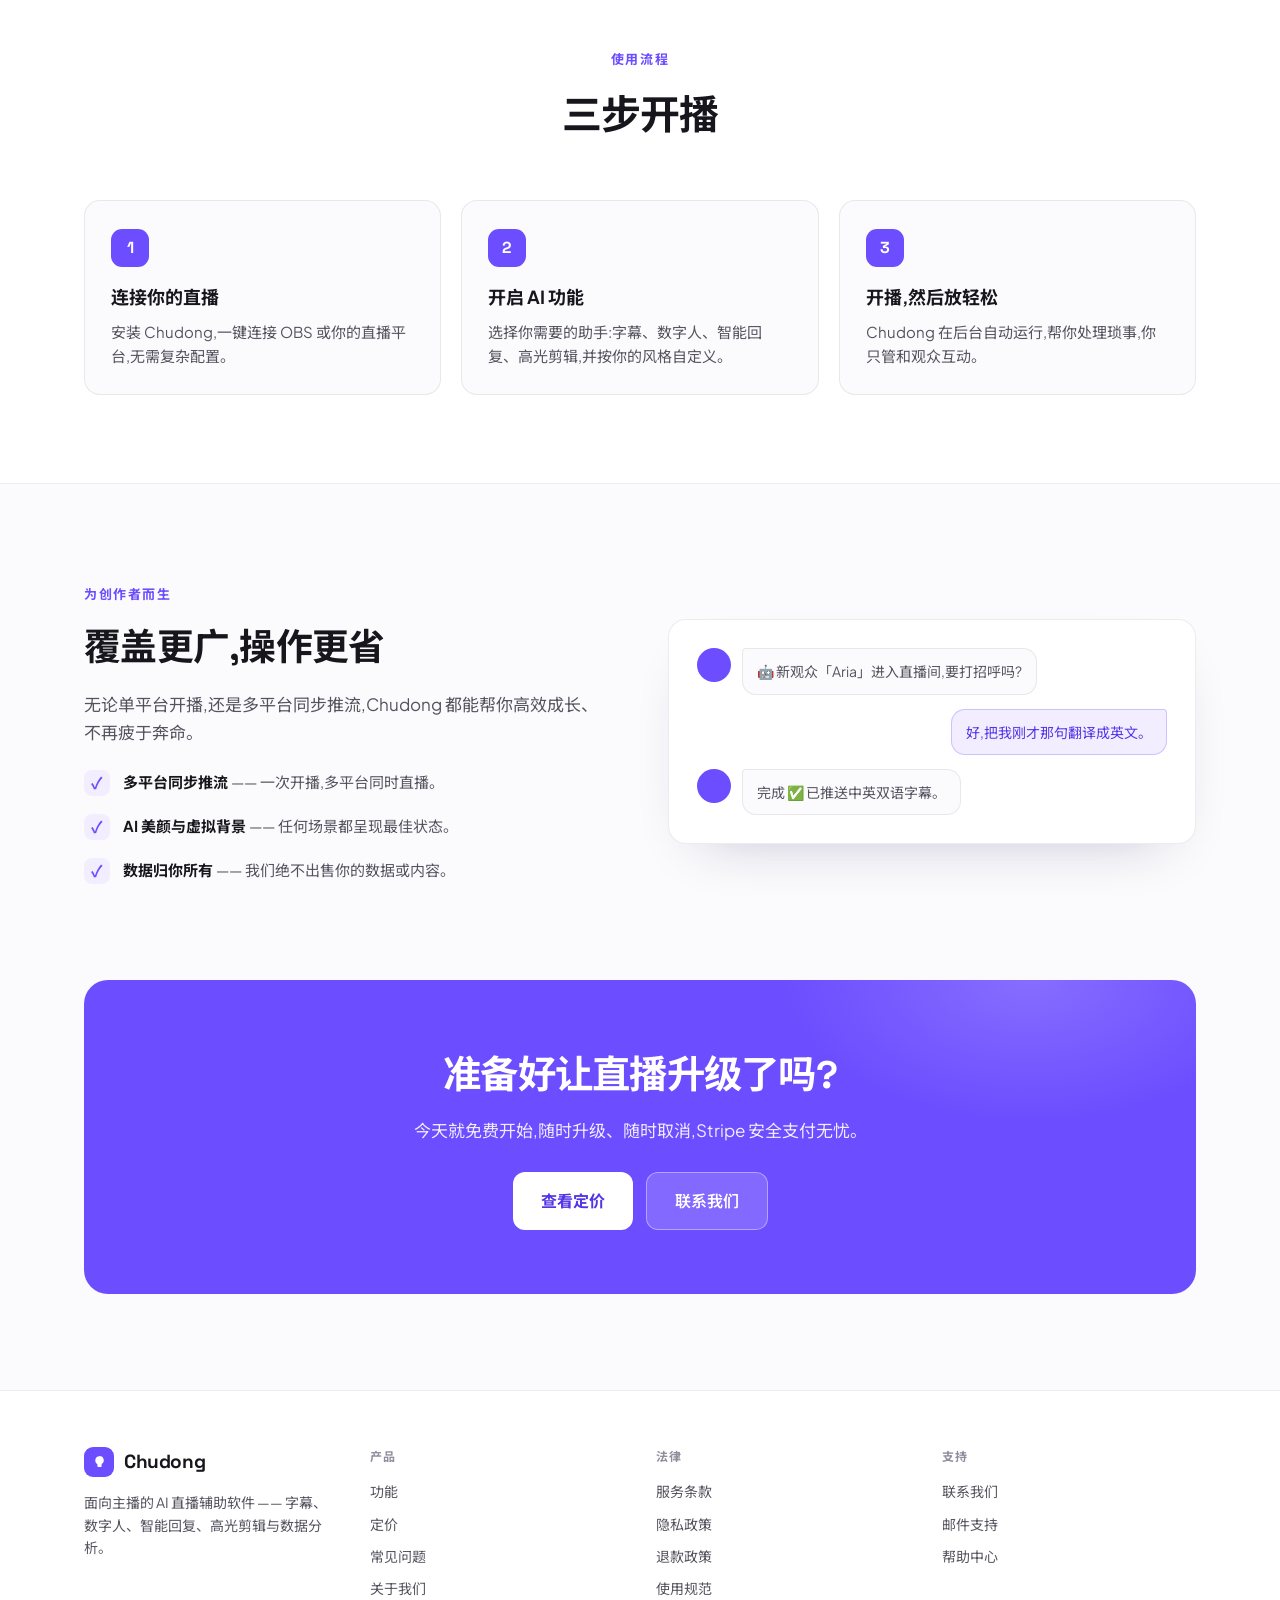
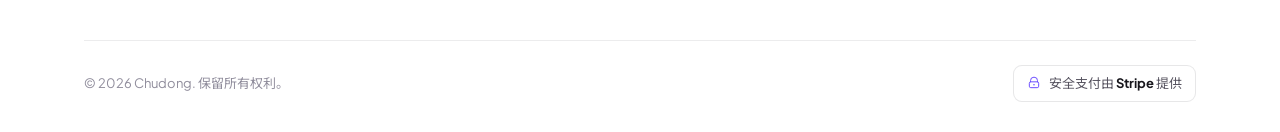
==== commit d389b51b: "Deploy redesigned static site (clean HTML, no React runtime) Replace pages with the converted redesi" ====
--- a/index.html
+++ b/index.html
@@ -1,242 +1,292 @@
 <!DOCTYPE html>
-<html lang="en">
+<html lang="zh">
 <head>
-  <meta charset="UTF-8" />
-  <meta name="viewport" content="width=device-width, initial-scale=1.0" />
-  <script>(function(){try{var l=localStorage.getItem('lang')||'zh';l=l==='zh'?'zh':'en';document.documentElement.setAttribute('data-lang',l);document.documentElement.setAttribute('lang',l==='zh'?'zh-CN':'en');}catch(e){document.documentElement.setAttribute('data-lang','en');}})();</script>
-  <title>ChudongLive — AI Copilot for Live Streaming | AI 直播助手软件</title>
-  <meta name="description" content="ChudongLive is AI assistant software for live streamers: real-time captions & translation, AI avatar co-host, smart chat replies, auto highlight clips, and live analytics. | ChudongLive 是面向主播的 AI 直播辅助软件。" />
-  <link rel="preconnect" href="https://fonts.googleapis.com" />
-  <link rel="preconnect" href="https://fonts.gstatic.com" crossorigin />
-  <link href="https://fonts.googleapis.com/css2?family=Inter:wght@400;500;600;700;800&display=swap" rel="stylesheet" />
-  <link rel="stylesheet" href="css/styles.css?v=2" />
-  <link rel="icon" href="assets/favicon.svg" type="image/svg+xml" />
+<meta charset="utf-8">
+<meta name="viewport" content="width=device-width, initial-scale=1">
+<title>ChudongLive — AI 直播助手 | AI Copilot for Live Streaming</title>
+<link rel="icon" href="assets/favicon.svg" type="image/svg+xml">
+<script>(function(){try{var l=localStorage.getItem('lang')||'zh';document.documentElement.setAttribute('data-lang',l==='zh'?'zh':'en');}catch(e){document.documentElement.setAttribute('data-lang','zh');}})();</script>
+<link rel="preconnect" href="https://fonts.googleapis.com">
+<link rel="preconnect" href="https://fonts.gstatic.com" crossorigin>
+<link href="https://fonts.googleapis.com/css2?family=Plus+Jakarta+Sans:wght@400;500;600;700;800&family=Space+Grotesk:wght@500;600;700&family=Noto+Sans+SC:wght@400;500;700&display=swap" rel="stylesheet">
+<style>
+  html,body{margin:0;padding:0}
+  *{box-sizing:border-box}
+  body{background:#FBFBFD;-webkit-font-smoothing:antialiased;text-rendering:optimizeLegibility}
+  [data-lang="en"] .lx-zh{display:none!important}
+  [data-lang="zh"] .lx-en{display:none!important}
+  a{text-decoration:none}
+  @keyframes floaty{0%,100%{transform:translateY(0)}50%{transform:translateY(-7px)}}
+  @keyframes livepulse{0%,100%{opacity:1}50%{opacity:.3}}
+  @keyframes barpulse{0%,100%{transform:scaleY(.45)}50%{transform:scaleY(1)}}
+</style>
 </head>
 <body>
 
-  <header class="site-header">
-    <div class="container">
-      <nav class="nav">
-        <a class="brand" href="index.html">
-          <span class="logo-mark"><svg viewBox="0 0 24 24" fill="none"><path d="M12 2a7 7 0 0 0-7 7c0 2.6 1.4 4.9 3.5 6.1V18a1.5 1.5 0 0 0 1.5 1.5h4A1.5 1.5 0 0 0 15.5 18v-2.9A7 7 0 0 0 12 2Z" fill="#fff"/><path d="M9.5 21.5h5" stroke="#fff" stroke-width="1.6" stroke-linecap="round"/></svg></span>
-          ChudongLive
-        </a>
-        <ul class="nav-links">
-          <li><a href="index.html"><span class="lx-en">Home</span><span class="lx-zh">首页</span></a></li>
-          <li><a href="features.html"><span class="lx-en">Features</span><span class="lx-zh">功能</span></a></li>
-          <li><a href="pricing.html"><span class="lx-en">Pricing</span><span class="lx-zh">定价</span></a></li>
-          <li><a href="about.html"><span class="lx-en">About</span><span class="lx-zh">关于</span></a></li>
-          <li><a href="faq.html"><span class="lx-en">FAQ</span><span class="lx-zh">常见问题</span></a></li>
-          <li><a href="contact.html"><span class="lx-en">Contact</span><span class="lx-zh">联系</span></a></li>
-        </ul>
-        <div class="nav-cta">
-          <button class="lang-toggle" data-lang-toggle aria-label="Switch language / 切换语言">
-            <svg viewBox="0 0 24 24" fill="none"><path d="M12 21a9 9 0 1 0 0-18 9 9 0 0 0 0 18Zm0 0c2.5 0 4.5-4 4.5-9S14.5 3 12 3 7.5 7 7.5 12s2 9 4.5 9ZM3.5 9h17M3.5 15h17" stroke="currentColor" stroke-width="1.5" stroke-linecap="round"/></svg>
-            <span class="lx-en">中文</span><span class="lx-zh">EN</span>
-          </button>
-          <a href="pricing.html" class="btn btn-primary"><span class="lx-en">Start free</span><span class="lx-zh">免费试用</span></a>
-        </div>
-        <button class="nav-toggle" aria-label="Menu"><svg viewBox="0 0 24 24" fill="none"><path d="M4 7h16M4 12h16M4 17h16" stroke="currentColor" stroke-width="2" stroke-linecap="round"/></svg></button>
+<div style="font-family:'Plus Jakarta Sans','Noto Sans SC',system-ui,sans-serif;color:#17161C;background:#FBFBFD;line-height:1.6;--brand:#6C4DFF;--brand-deep:#5334E6;--brand-soft:#F2EEFF;--brand-ring:rgba(108,77,255,.28);--glow-op:1">
+
+  <!-- ============ HEADER ============ -->
+  <header style="position:sticky;top:0;z-index:50;background:rgba(251,251,253,.82);backdrop-filter:saturate(160%) blur(14px);border-bottom:1px solid rgba(23,22,30,.07)">
+    <div style="max-width:1160px;margin:0 auto;padding:0 24px;display:flex;align-items:center;gap:18px;height:68px">
+      <a href="index.html" style="display:flex;align-items:center;gap:10px;color:#17161C;font-weight:800;font-size:20px;letter-spacing:-.02em;font-family:'Space Grotesk',sans-serif">
+        <span style="width:32px;height:32px;border-radius:9px;background:var(--brand,#6C4DFF);display:grid;place-items:center;box-shadow:0 6px 16px -6px var(--brand-ring,rgba(108,77,255,.28))">
+          <svg viewBox="0 0 24 24" width="18" height="18" fill="none"><path d="M12 3a6 6 0 0 0-6 6c0 2.2 1.2 4.1 3 5.2V17a1.3 1.3 0 0 0 1.3 1.3h3.4A1.3 1.3 0 0 0 15 17v-2.8a6 6 0 0 0-3-11.2Z" fill="#fff"/><path d="M9.6 21h4.8" stroke="#fff" stroke-width="1.7" stroke-linecap="round"/></svg>
+        </span>
+        Chudong
+      </a>
+      <nav style="display:flex;align-items:center;gap:2px;margin-left:18px;flex-wrap:wrap">
+        <a href="index.html" style="color:#17161C;padding:8px 13px;border-radius:9px;font-weight:600;font-size:15px"><span class="lx-en">Home</span><span class="lx-zh">首页</span></a>
+        <a href="features.html" style="color:#56535F;padding:8px 13px;border-radius:9px;font-weight:500;font-size:15px"><span class="lx-en">Features</span><span class="lx-zh">功能</span></a>
+        <a href="pricing.html" style="color:#56535F;padding:8px 13px;border-radius:9px;font-weight:500;font-size:15px"><span class="lx-en">Pricing</span><span class="lx-zh">定价</span></a>
+        <a href="about.html" style="color:#56535F;padding:8px 13px;border-radius:9px;font-weight:500;font-size:15px"><span class="lx-en">About</span><span class="lx-zh">关于</span></a>
+        <a href="faq.html" style="color:#56535F;padding:8px 13px;border-radius:9px;font-weight:500;font-size:15px"><span class="lx-en">FAQ</span><span class="lx-zh">常见问题</span></a>
+        <a href="contact.html" style="color:#56535F;padding:8px 13px;border-radius:9px;font-weight:500;font-size:15px"><span class="lx-en">Contact</span><span class="lx-zh">联系</span></a>
       </nav>
+      <div style="margin-left:auto;display:flex;align-items:center;gap:10px">
+        <button onclick="__cdLang()" aria-label="切换语言" style="display:inline-flex;align-items:center;gap:6px;background:#fff;color:#56535F;border:1px solid rgba(23,22,30,.12);border-radius:9px;padding:8px 12px;font:inherit;font-size:14px;font-weight:600;cursor:pointer">
+          <svg viewBox="0 0 24 24" width="15" height="15" fill="none"><path d="M12 21a9 9 0 1 0 0-18 9 9 0 0 0 0 18Zm0 0c2.4 0 4.3-4 4.3-9S14.4 3 12 3 7.7 7 7.7 12s1.9 9 4.3 9ZM3.5 9h17M3.5 15h17" stroke="currentColor" stroke-width="1.5" stroke-linecap="round"/></svg>
+          <span class="lx-en">中文</span><span class="lx-zh">EN</span>
+        </button>
+        <a href="pricing.html" style="display:inline-flex;align-items:center;background:var(--brand,#6C4DFF);color:#fff;border-radius:10px;padding:10px 18px;font-weight:600;font-size:15px;box-shadow:0 8px 20px -10px var(--brand-ring,rgba(108,77,255,.28))"><span class="lx-en">Start free</span><span class="lx-zh">免费试用</span></a>
+      </div>
     </div>
   </header>
 
-  <!-- HERO -->
-  <section class="hero">
-    <div class="container hero-grid">
-      <div class="hero-copy">
-        <span class="eyebrow"><span class="lx-en">AI assistant for live streamers</span><span class="lx-zh">为主播打造的 AI 助手</span></span>
-        <h1>
-          <span class="lx-en">The AI copilot that<br><span class="gradient-text">runs your live stream</span></span>
-          <span class="lx-zh">让 AI 帮你<br><span class="gradient-text">搞定整场直播</span></span>
+  <!-- ============ HERO ============ -->
+  <section style="position:relative;overflow:hidden">
+    <div style="position:absolute;inset:0;opacity:var(--glow-op,1);background:radial-gradient(900px 460px at 78% -8%, var(--brand-soft,#F2EEFF), transparent 62%),radial-gradient(700px 380px at 8% 4%, #FFF0F3, transparent 60%);pointer-events:none"></div>
+    <div style="position:relative;max-width:1160px;margin:0 auto;padding:72px 24px 64px;display:flex;flex-wrap:wrap;gap:56px;align-items:center">
+      <div style="flex:1 1 420px;min-width:320px">
+        <span style="display:inline-flex;align-items:center;gap:7px;font-size:13px;font-weight:600;color:var(--brand-deep,#5334E6);background:var(--brand-soft,#F2EEFF);border:1px solid var(--brand-ring,rgba(108,77,255,.28));padding:6px 13px;border-radius:999px;margin-bottom:22px">
+          <span style="width:7px;height:7px;border-radius:50%;background:var(--brand,#6C4DFF)"></span>
+          <span class="lx-en">AI assistant for live streamers</span><span class="lx-zh">为主播打造的 AI 助手</span>
+        </span>
+        <h1 style="font-family:'Space Grotesk','Noto Sans SC',sans-serif;font-weight:700;letter-spacing:-.025em;line-height:1.1;font-size:clamp(2.3rem,4.6vw,3.5rem);margin:0 0 18px">
+          <span class="lx-en">The AI copilot that<br><span style="color:var(--brand,#6C4DFF)">runs your live stream</span></span>
+          <span class="lx-zh">让 AI 帮你<br><span style="color:var(--brand,#6C4DFF)">搞定整场直播</span></span>
         </h1>
-        <p class="lead">
-          <span class="lx-en">ChudongLive is desktop &amp; cloud software that supercharges any live stream — real-time captions and translation, an AI avatar co-host, smart chat replies, automatic highlight clips, and live analytics. Works with OBS, Twitch, YouTube, TikTok and more.</span>
-          <span class="lx-zh">ChudongLive 是一款桌面 + 云端直播辅助软件:实时字幕与翻译、AI 数字人共播、智能弹幕互动与自动回复、高光自动剪辑、直播数据分析。兼容 OBS、抖音、B 站、YouTube、TikTok 等主流平台。</span>
+        <p style="font-size:18px;color:#56535F;max-width:540px;margin:0 0 28px">
+          <span class="lx-en">Chudong is desktop &amp; cloud software that runs the busywork of any live stream — real-time captions &amp; translation, an AI avatar co-host, smart chat replies, auto highlight clips, and live analytics. Works with OBS, Douyin, Bilibili, YouTube &amp; TikTok.</span>
+          <span class="lx-zh">Chudong 是桌面 + 云端直播辅助软件:实时字幕与翻译、AI 数字人共播、智能弹幕互动、高光自动剪辑、直播数据分析。兼容 OBS、抖音、B 站、YouTube、TikTok 等主流平台。</span>
         </p>
-        <div class="hero-cta">
-          <a href="pricing.html" class="btn btn-primary btn-lg"><span class="lx-en">Start free trial</span><span class="lx-zh">免费开始试用</span></a>
-          <a href="features.html" class="btn btn-ghost btn-lg"><span class="lx-en">See features</span><span class="lx-zh">查看功能</span></a>
-        </div>
-        <div class="hero-stats">
-          <div class="stat"><strong>50K+</strong><span><span class="lx-en">Active streamers</span><span class="lx-zh">活跃主播</span></span></div>
-          <div class="stat"><strong>30+</strong><span><span class="lx-en">Languages</span><span class="lx-zh">支持语言</span></span></div>
-          <div class="stat"><strong>4.8★</strong><span><span class="lx-en">Average rating</span><span class="lx-zh">平均评分</span></span></div>
-        </div>
-      </div>
-      <div class="hero-mock">
-        <div class="phone-mock">
-          <div class="phone-screen">
-            <div class="phone-live">
-              <span class="live-badge">LIVE</span>
-              <span class="viewers">👁 2,418</span>
-              <div class="gift-bubbles">
-                <span><span class="lx-en">🤖 AI co-host replying…</span><span class="lx-zh">🤖 AI 数字人自动回复中…</span></span>
-                <span><span class="lx-en">💬 Auto caption: EN → 中文</span><span class="lx-zh">💬 实时字幕:中 → EN</span></span>
-                <span><span class="lx-en">✂️ Highlight clip saved</span><span class="lx-zh">✂️ 已自动保存高光片段</span></span>
+        <div style="display:flex;gap:13px;flex-wrap:wrap;margin-bottom:32px">
+          <a href="pricing.html" style="display:inline-flex;align-items:center;gap:8px;background:var(--brand,#6C4DFF);color:#fff;border-radius:12px;padding:15px 26px;font-weight:600;font-size:16px;box-shadow:0 12px 28px -12px var(--brand-ring,rgba(108,77,255,.28))"><span class="lx-en">Start free trial</span><span class="lx-zh">免费开始试用</span></a>
+          <a href="features.html" style="display:inline-flex;align-items:center;gap:8px;background:#fff;color:#17161C;border:1px solid rgba(23,22,30,.14);border-radius:12px;padding:15px 26px;font-weight:600;font-size:16px"><span class="lx-en">See features</span><span class="lx-zh">查看功能</span></a>
+        </div>
+        <div style="display:flex;gap:36px;flex-wrap:wrap">
+          <div><div style="font-family:'Space Grotesk',sans-serif;font-weight:700;font-size:26px">50K+</div><div style="font-size:14px;color:#908D9C"><span class="lx-en">Active streamers</span><span class="lx-zh">活跃主播</span></div></div>
+          <div><div style="font-family:'Space Grotesk',sans-serif;font-weight:700;font-size:26px">30+</div><div style="font-size:14px;color:#908D9C"><span class="lx-en">Languages</span><span class="lx-zh">支持语言</span></div></div>
+          <div><div style="font-family:'Space Grotesk',sans-serif;font-weight:700;font-size:26px">4.8★</div><div style="font-size:14px;color:#908D9C"><span class="lx-en">Avg. rating</span><span class="lx-zh">平均评分</span></div></div>
+        </div>
+      </div>
+
+      <!-- PRODUCT MOCK: Chudong Studio -->
+      <div style="flex:1 1 460px;min-width:360px">
+        <div style="position:relative;background:#fff;border:1px solid rgba(23,22,30,.1);border-radius:18px;box-shadow:0 30px 70px -30px rgba(34,20,80,.28);overflow:hidden">
+          <div style="display:flex;align-items:center;gap:10px;padding:13px 16px;border-bottom:1px solid rgba(23,22,30,.07)">
+            <span style="width:11px;height:11px;border-radius:50%;background:#FF5F57"></span>
+            <span style="width:11px;height:11px;border-radius:50%;background:#FEBC2E"></span>
+            <span style="width:11px;height:11px;border-radius:50%;background:#28C840"></span>
+            <span style="margin-left:8px;font-size:13px;font-weight:600;color:#56535F">Chudong Studio</span>
+            <span style="margin-left:auto;display:inline-flex;align-items:center;gap:6px;font-size:12px;font-weight:700;color:#fff;background:#FF4D6A;padding:4px 10px;border-radius:999px"><span style="width:7px;height:7px;border-radius:50%;background:#fff;animation:livepulse 1.6s infinite"></span>LIVE</span>
+          </div>
+          <div style="display:flex;gap:12px;padding:14px">
+            <!-- preview -->
+            <div style="flex:1.5;min-width:0;position:relative;border-radius:12px;overflow:hidden;aspect-ratio:16/11;background:repeating-linear-gradient(135deg,#EDEAF7 0 14px,#F4F1FB 14px 28px)">
+              <div style="position:absolute;inset:0;display:grid;place-items:center;font:11px/1.4 ui-monospace,Menlo,monospace;color:#9b95b8;letter-spacing:.06em">直播画面 / live preview</div>
+              <span style="position:absolute;top:10px;right:10px;display:inline-flex;align-items:center;gap:5px;font-size:11px;font-weight:600;color:#fff;background:rgba(20,16,40,.55);backdrop-filter:blur(4px);padding:4px 9px;border-radius:999px"><svg viewBox="0 0 24 24" width="12" height="12" fill="none"><path d="M2 12s3.5-7 10-7 10 7 10 7-3.5 7-10 7S2 12 2 12Z" stroke="#fff" stroke-width="1.6"/><circle cx="12" cy="12" r="3" stroke="#fff" stroke-width="1.6"/></svg>2,418</span>
+              <!-- caption bar -->
+              <div style="position:absolute;left:10px;right:10px;bottom:10px;background:rgba(255,255,255,.94);border:1px solid rgba(23,22,30,.08);border-radius:10px;padding:9px 11px;box-shadow:0 8px 20px -10px rgba(20,16,40,.35)">
+                <div style="display:flex;align-items:center;gap:7px;margin-bottom:5px"><span style="font-size:10px;font-weight:700;color:#908D9C">中文</span><span style="font-size:13px;color:#17161C">大家好,欢迎来到今晚的直播间!</span></div>
+                <div style="display:flex;align-items:center;gap:7px"><span style="font-size:10px;font-weight:700;color:var(--brand,#6C4DFF)">EN</span><span style="font-size:13px;color:var(--brand-deep,#5334E6);font-weight:500">Hey everyone, welcome to tonight's stream!</span></div>
               </div>
             </div>
-            <div class="phone-bar"><div class="pill"></div><div class="send"></div></div>
-          </div>
-        </div>
-      </div>
-    </div>
-  </section>
-
-  <!-- TRUST BAR -->
-  <div class="trust">
-    <div class="container">
-      <span><span class="lx-en">Trusted, secure software</span><span class="lx-zh">安全可靠的软件</span></span>
-      <div class="badges">
-        <b><span class="lx-en">🔒 Encrypted &amp; private</span><span class="lx-zh">🔒 加密与隐私保护</span></b>
-        <b><span class="lx-en">💳 Billing by Stripe</span><span class="lx-zh">💳 Stripe 安全支付</span></b>
-        <b><span class="lx-en">⚡ Works with OBS</span><span class="lx-zh">⚡ 兼容 OBS</span></b>
-        <b><span class="lx-en">↩️ Cancel anytime</span><span class="lx-zh">↩️ 随时取消</span></b>
+            <!-- right rail -->
+            <div style="flex:1;min-width:0;display:flex;flex-direction:column;gap:10px">
+              <div style="background:var(--brand-soft,#F2EEFF);border:1px solid var(--brand-ring,rgba(108,77,255,.28));border-radius:11px;padding:11px">
+                <div style="display:flex;align-items:center;gap:8px;margin-bottom:8px"><span style="width:26px;height:26px;border-radius:50%;background:var(--brand,#6C4DFF);display:grid;place-items:center"><svg viewBox="0 0 24 24" width="14" height="14" fill="none"><path d="M12 2a4 4 0 0 0-4 4v4a4 4 0 0 0 8 0V6a4 4 0 0 0-4-4Zm-6 8a6 6 0 0 0 12 0M12 18v3" stroke="#fff" stroke-width="1.7" stroke-linecap="round"/></svg></span><span style="font-size:13px;font-weight:700;color:var(--brand-deep,#5334E6)"><span class="lx-en">AI co-host</span><span class="lx-zh">AI 共播</span></span></div>
+                <div style="font-size:12px;color:#56535F;background:#fff;border-radius:8px;padding:8px 9px;line-height:1.45"><span class="lx-en">"Welcome, Aria! Where are you tuning in from?"</span><span class="lx-zh">「欢迎 Aria!你是从哪里来看直播的呀?」</span></div>
+                <button style="margin-top:8px;width:100%;background:var(--brand,#6C4DFF);color:#fff;border:0;border-radius:8px;padding:7px;font:inherit;font-size:12px;font-weight:600;cursor:pointer"><span class="lx-en">Use reply</span><span class="lx-zh">采用回复</span></button>
+              </div>
+              <div style="background:#fff;border:1px solid rgba(23,22,30,.09);border-radius:11px;padding:11px">
+                <div style="font-size:11px;color:#908D9C;font-weight:600;margin-bottom:2px"><span class="lx-en">Live viewers</span><span class="lx-zh">实时在线</span></div>
+                <div style="font-family:'Space Grotesk',sans-serif;font-weight:700;font-size:20px;color:#17161C">2,418</div>
+                <div style="display:flex;align-items:flex-end;gap:3px;height:30px;margin-top:6px">
+                  <div style="flex:1;height:40%;background:var(--brand-soft,#F2EEFF);border-radius:2px"></div>
+                  <div style="flex:1;height:62%;background:var(--brand-soft,#F2EEFF);border-radius:2px"></div>
+                  <div style="flex:1;height:50%;background:var(--brand-soft,#F2EEFF);border-radius:2px"></div>
+                  <div style="flex:1;height:75%;background:var(--brand,#6C4DFF);border-radius:2px;transform-origin:bottom;animation:barpulse 2.2s infinite"></div>
+                  <div style="flex:1;height:88%;background:var(--brand,#6C4DFF);border-radius:2px"></div>
+                  <div style="flex:1;height:100%;background:var(--brand,#6C4DFF);border-radius:2px"></div>
+                </div>
+              </div>
+              <div style="display:flex;align-items:center;gap:8px;background:#fff;border:1px solid rgba(23,22,30,.09);border-radius:11px;padding:9px 11px;font-size:12px;color:#17161C"><span style="width:24px;height:24px;border-radius:7px;background:#FFEAEF;color:#FF4D6A;display:grid;place-items:center"><svg viewBox="0 0 24 24" width="13" height="13" fill="none"><path d="M15 2H9L4 11l8 11 8-11-5-9Z" stroke="currentColor" stroke-width="1.6" stroke-linejoin="round"/></svg></span><span class="lx-en">Highlight clip saved</span><span class="lx-zh">已保存高光片段</span></div>
+            </div>
+          </div>
+        </div>
+      </div>
+    </div>
+  </section>
+
+  <!-- ============ TRUST / PLATFORMS ============ -->
+  <div style="border-top:1px solid rgba(23,22,30,.07);border-bottom:1px solid rgba(23,22,30,.07);background:#fff">
+    <div style="max-width:1160px;margin:0 auto;padding:22px 24px;display:flex;align-items:center;gap:30px;flex-wrap:wrap;justify-content:space-between">
+      <span style="font-size:14px;color:#908D9C"><span class="lx-en">Trusted by 50,000+ streamers · works with</span><span class="lx-zh">已被 50,000+ 主播信赖 · 兼容</span></span>
+      <div style="display:flex;align-items:center;gap:30px;flex-wrap:wrap;font-weight:700;font-size:16px;color:#B4B1BE;letter-spacing:.01em">
+        <span>OBS</span><span>抖音</span><span>哔哩哔哩</span><span>YouTube</span><span>TikTok</span><span>视频号</span>
       </div>
     </div>
   </div>
 
-  <!-- FEATURES -->
-  <section class="section">
-    <div class="container">
-      <div class="center">
-        <span class="eyebrow"><span class="lx-en">What it does</span><span class="lx-zh">核心能力</span></span>
-        <h2><span class="lx-en">One assistant for your whole stream</span><span class="lx-zh">一个助手,搞定整场直播</span></h2>
-        <p class="lead"><span class="lx-en">ChudongLive handles the busywork so you can focus on your audience.</span><span class="lx-zh">ChudongLive 帮你处理繁琐的环节,让你专注与观众互动。</span></p>
-      </div>
-      <div class="grid grid-3" style="margin-top:48px">
-        <div class="card">
-          <div class="icon"><svg viewBox="0 0 24 24" fill="none"><path d="M21 15a2 2 0 0 1-2 2H7l-4 4V5a2 2 0 0 1 2-2h14a2 2 0 0 1 2 2v10Z" stroke="currentColor" stroke-width="1.7"/></svg></div>
-          <h3><span class="lx-en">Real-time captions &amp; translation</span><span class="lx-zh">实时字幕与翻译</span></h3>
-          <p><span class="lx-en">Auto-generate live subtitles and translate them into 30+ languages on screen, so global viewers understand every word.</span><span class="lx-zh">自动生成直播字幕,并实时翻译成 30+ 种语言显示在画面上,让全球观众听得懂每一句话。</span></p>
-        </div>
-        <div class="card">
-          <div class="icon"><svg viewBox="0 0 24 24" fill="none"><path d="M12 2a5 5 0 0 0-5 5v3a5 5 0 0 0 10 0V7a5 5 0 0 0-5-5Zm-7 9a7 7 0 0 0 14 0M12 18v3" stroke="currentColor" stroke-width="1.7" stroke-linecap="round"/></svg></div>
-          <h3><span class="lx-en">AI avatar co-host</span><span class="lx-zh">AI 数字人共播</span></h3>
-          <p><span class="lx-en">Add a lifelike AI co-host that chats with your audience, keeps the energy up, and covers breaks — fully under your control.</span><span class="lx-zh">添加一个逼真的 AI 数字人搭档,陪你和观众互动、活跃气氛、暖场救场,一切由你掌控。</span></p>
-        </div>
-        <div class="card">
-          <div class="icon"><svg viewBox="0 0 24 24" fill="none"><path d="M21 11.5a8.38 8.38 0 0 1-8.5 8.5 8.5 8.5 0 0 1-3.8-.9L3 21l1.9-5.7a8.38 8.38 0 0 1-.9-3.8A8.5 8.5 0 0 1 12.5 3 8.38 8.38 0 0 1 21 11.5Z" stroke="currentColor" stroke-width="1.7"/></svg></div>
-          <h3><span class="lx-en">Smart chat replies</span><span class="lx-zh">智能弹幕互动</span></h3>
-          <p><span class="lx-en">AI suggests and auto-answers common questions in chat, greets new viewers, and flags spam — keeping your comments lively and clean.</span><span class="lx-zh">AI 自动回答弹幕里的常见问题、欢迎新观众、过滤垃圾信息,让评论区既热闹又干净。</span></p>
-        </div>
-        <div class="card">
-          <div class="icon"><svg viewBox="0 0 24 24" fill="none"><path d="M4 4h16v12H4zM2 20h20M8 8l3 3-3 3M13 14h4" stroke="currentColor" stroke-width="1.7" stroke-linecap="round" stroke-linejoin="round"/></svg></div>
-          <h3><span class="lx-en">AI topics &amp; scripts</span><span class="lx-zh">AI 选题与脚本</span></h3>
-          <p><span class="lx-en">Out of ideas? Generate trending topics, talking points, and a full run-of-show script tailored to your niche in seconds.</span><span class="lx-zh">没灵感?根据你的领域,几秒生成热门选题、话术要点和完整直播脚本。</span></p>
-        </div>
-        <div class="card">
-          <div class="icon"><svg viewBox="0 0 24 24" fill="none"><path d="M15.5 2H8.5L3 11l9 11 9-11-5.5-9Z" stroke="currentColor" stroke-width="1.6" stroke-linejoin="round"/></svg></div>
-          <h3><span class="lx-en">Auto highlight clips</span><span class="lx-zh">高光自动剪辑</span></h3>
-          <p><span class="lx-en">AI detects your best moments and exports short, ready-to-post clips for TikTok, Reels and Shorts — no editing required.</span><span class="lx-zh">AI 自动识别精彩瞬间,导出适配抖音、视频号、Shorts 的短视频,无需手动剪辑。</span></p>
-        </div>
-        <div class="card">
-          <div class="icon"><svg viewBox="0 0 24 24" fill="none"><path d="M3 12h4l3 8 4-16 3 8h4" stroke="currentColor" stroke-width="1.7" stroke-linecap="round" stroke-linejoin="round"/></svg></div>
-          <h3><span class="lx-en">Live analytics</span><span class="lx-zh">直播数据分析</span></h3>
-          <p><span class="lx-en">See viewers, retention, peak moments, and chat sentiment in real time, with clear reports after every stream.</span><span class="lx-zh">实时查看在线人数、留存、峰值时刻和弹幕情绪,每场直播结束后还有清晰报表。</span></p>
-        </div>
-      </div>
-    </div>
-  </section>
-
-  <!-- HOW IT WORKS -->
-  <section class="section" style="background:rgba(255,255,255,.015);border-top:1px solid var(--border);border-bottom:1px solid var(--border)">
-    <div class="container">
-      <div class="center">
-        <span class="eyebrow"><span class="lx-en">How it works</span><span class="lx-zh">使用流程</span></span>
-        <h2><span class="lx-en">Live in three steps</span><span class="lx-zh">三步开播</span></h2>
-      </div>
-      <div class="grid grid-3 steps" style="margin-top:48px">
-        <div class="step card">
-          <h3><span class="lx-en">Connect your stream</span><span class="lx-zh">连接你的直播</span></h3>
-          <p><span class="lx-en">Install ChudongLive and link it to OBS or your streaming platform in one click. No complex setup.</span><span class="lx-zh">安装 ChudongLive,一键连接 OBS 或你的直播平台,无需复杂配置。</span></p>
-        </div>
-        <div class="step card">
-          <h3><span class="lx-en">Turn on the AI tools</span><span class="lx-zh">开启 AI 功能</span></h3>
-          <p><span class="lx-en">Pick the assistants you want — captions, co-host, smart replies, highlights — and customize them to your style.</span><span class="lx-zh">选择你需要的助手:字幕、数字人、智能回复、高光剪辑,并按你的风格自定义。</span></p>
-        </div>
-        <div class="step card">
-          <h3><span class="lx-en">Go live &amp; relax</span><span class="lx-zh">开播,然后放轻松</span></h3>
-          <p><span class="lx-en">ChudongLive runs in the background, handling the busywork while you connect with your audience.</span><span class="lx-zh">ChudongLive 在后台自动运行,帮你处理琐事,你只管和观众互动。</span></p>
-        </div>
-      </div>
-    </div>
-  </section>
-
-  <!-- SPLIT -->
-  <section class="section">
-    <div class="container split">
-      <div>
-        <span class="eyebrow"><span class="lx-en">Built for creators</span><span class="lx-zh">为创作者而生</span></span>
-        <h2><span class="lx-en">More reach, less work</span><span class="lx-zh">覆盖更广,操作更省</span></h2>
-        <p><span class="lx-en">Whether you stream to one platform or simulcast to many, ChudongLive helps you grow without burning out.</span><span class="lx-zh">无论你是单平台开播,还是多平台同步推流,ChudongLive 都能帮你高效成长、不再疲于奔命。</span></p>
-        <div class="value-row"><span class="check">✓</span><div><span class="lx-en"><strong>Multi-platform simulcast</strong> — stream to several platforms at once.</span><span class="lx-zh"><strong>多平台同步推流</strong> —— 一次开播,多平台同时直播。</span></div></div>
-        <div class="value-row"><span class="check">✓</span><div><span class="lx-en"><strong>AI beauty &amp; virtual background</strong> — look your best in any setting.</span><span class="lx-zh"><strong>AI 美颜与虚拟背景</strong> —— 任何场景都呈现最佳状态。</span></div></div>
-        <div class="value-row"><span class="check">✓</span><div><span class="lx-en"><strong>Your data stays yours</strong> — we never sell your data or content.</span><span class="lx-zh"><strong>数据归你所有</strong> —— 我们绝不出售你的数据或内容。</span></div></div>
-      </div>
-      <div class="feature-visual">
-        <div class="chat-line ai"><span class="av"></span><span class="bubble"><span class="lx-en">🤖 New viewer "Aria" joined — say hi?</span><span class="lx-zh">🤖 新观众「Aria」进入直播间,要打招呼吗?</span></span></div>
-        <div class="chat-line me"><span class="bubble"><span class="lx-en">Yes, and translate my last line to English.</span><span class="lx-zh">好,把我刚才那句翻译成英文。</span></span></div>
-        <div class="chat-line ai"><span class="av"></span><span class="bubble"><span class="lx-en">Done ✅ Caption pushed in EN + 中文.</span><span class="lx-zh">完成 ✅ 已推送中英双语字幕。</span></span></div>
-      </div>
-    </div>
-  </section>
-
-  <!-- CTA -->
-  <section class="section">
-    <div class="container">
-      <div class="cta-band">
-        <h2><span class="lx-en">Ready to level up your stream?</span><span class="lx-zh">准备好让直播升级了吗?</span></h2>
-        <p><span class="lx-en">Start free today. Upgrade whenever you're ready — cancel anytime, secure checkout.</span><span class="lx-zh">今天就免费开始,随时升级、随时取消,支付安全无忧。</span></p>
-        <div class="hero-cta" style="justify-content:center">
-          <a href="pricing.html" class="btn btn-primary btn-lg"><span class="lx-en">View pricing</span><span class="lx-zh">查看定价</span></a>
-          <a href="contact.html" class="btn btn-ghost btn-lg"><span class="lx-en">Talk to us</span><span class="lx-zh">联系我们</span></a>
-        </div>
-      </div>
-    </div>
-  </section>
-
-  <footer class="site-footer">
-    <div class="container">
-      <div class="footer-grid">
+  <!-- ============ FEATURES ============ -->
+  <section style="max-width:1160px;margin:0 auto;padding:96px 24px">
+    <div style="text-align:center;max-width:660px;margin:0 auto 56px">
+      <span style="display:inline-block;font-size:13px;font-weight:700;letter-spacing:.12em;text-transform:uppercase;color:var(--brand,#6C4DFF);margin-bottom:14px"><span class="lx-en">What it does</span><span class="lx-zh">核心能力</span></span>
+      <h2 style="font-family:'Space Grotesk','Noto Sans SC',sans-serif;font-weight:700;letter-spacing:-.02em;font-size:clamp(1.7rem,3.2vw,2.5rem);margin:0 0 14px"><span class="lx-en">One assistant for your whole stream</span><span class="lx-zh">一个助手,搞定整场直播</span></h2>
+      <p style="font-size:17px;color:#56535F;margin:0"><span class="lx-en">Chudong handles the busywork so you can focus on your audience.</span><span class="lx-zh">Chudong 帮你处理繁琐环节,让你专注与观众互动。</span></p>
+    </div>
+    <div style="display:grid;grid-template-columns:repeat(auto-fit,minmax(300px,1fr));gap:20px">
+      <div style="background:#fff;border:1px solid rgba(23,22,30,.08);border-radius:16px;padding:26px">
+        <div style="width:46px;height:46px;border-radius:12px;background:var(--brand-soft,#F2EEFF);display:grid;place-items:center;margin-bottom:16px"><svg viewBox="0 0 24 24" width="23" height="23" fill="none"><path d="M21 15a2 2 0 0 1-2 2H7l-4 4V5a2 2 0 0 1 2-2h14a2 2 0 0 1 2 2v10Z" stroke="var(--brand,#6C4DFF)" stroke-width="1.7"/></svg></div>
+        <h3 style="font-size:18px;font-weight:700;margin:0 0 8px"><span class="lx-en">Real-time captions &amp; translation</span><span class="lx-zh">实时字幕与翻译</span></h3>
+        <p style="font-size:15px;color:#56535F;margin:0"><span class="lx-en">Auto-generate live subtitles and translate them into 30+ languages on screen, so global viewers understand every word.</span><span class="lx-zh">自动生成直播字幕并实时翻译成 30+ 种语言显示在画面上,让全球观众听懂每一句话。</span></p>
+      </div>
+      <div style="background:#fff;border:1px solid rgba(23,22,30,.08);border-radius:16px;padding:26px">
+        <div style="width:46px;height:46px;border-radius:12px;background:var(--brand-soft,#F2EEFF);display:grid;place-items:center;margin-bottom:16px"><svg viewBox="0 0 24 24" width="23" height="23" fill="none"><path d="M12 2a4 4 0 0 0-4 4v4a4 4 0 0 0 8 0V6a4 4 0 0 0-4-4Zm-6 8a6 6 0 0 0 12 0M12 18v3" stroke="var(--brand,#6C4DFF)" stroke-width="1.7" stroke-linecap="round"/></svg></div>
+        <h3 style="font-size:18px;font-weight:700;margin:0 0 8px"><span class="lx-en">AI avatar co-host</span><span class="lx-zh">AI 数字人共播</span></h3>
+        <p style="font-size:15px;color:#56535F;margin:0"><span class="lx-en">Add a lifelike AI co-host that chats with your audience, keeps the energy up, and covers breaks — fully under your control.</span><span class="lx-zh">添加逼真的 AI 数字人搭档,陪你和观众互动、活跃气氛、暖场救场,一切由你掌控。</span></p>
+      </div>
+      <div style="background:#fff;border:1px solid rgba(23,22,30,.08);border-radius:16px;padding:26px">
+        <div style="width:46px;height:46px;border-radius:12px;background:var(--brand-soft,#F2EEFF);display:grid;place-items:center;margin-bottom:16px"><svg viewBox="0 0 24 24" width="23" height="23" fill="none"><path d="M21 11.5a8.4 8.4 0 0 1-8.5 8.5 8.5 8.5 0 0 1-3.8-.9L3 21l1.9-5.7a8.4 8.4 0 0 1-.9-3.8A8.5 8.5 0 0 1 12.5 3 8.4 8.4 0 0 1 21 11.5Z" stroke="var(--brand,#6C4DFF)" stroke-width="1.7"/></svg></div>
+        <h3 style="font-size:18px;font-weight:700;margin:0 0 8px"><span class="lx-en">Smart chat replies</span><span class="lx-zh">智能弹幕互动</span></h3>
+        <p style="font-size:15px;color:#56535F;margin:0"><span class="lx-en">AI suggests and auto-answers common questions, greets new viewers, and flags spam — keeping comments lively and clean.</span><span class="lx-zh">AI 自动回答常见问题、欢迎新观众、过滤垃圾信息,让评论区既热闹又干净。</span></p>
+      </div>
+      <div style="background:#fff;border:1px solid rgba(23,22,30,.08);border-radius:16px;padding:26px">
+        <div style="width:46px;height:46px;border-radius:12px;background:var(--brand-soft,#F2EEFF);display:grid;place-items:center;margin-bottom:16px"><svg viewBox="0 0 24 24" width="23" height="23" fill="none"><path d="M4 4h16v12H4zM2 20h20M8 8l3 3-3 3M13 14h4" stroke="var(--brand,#6C4DFF)" stroke-width="1.7" stroke-linecap="round" stroke-linejoin="round"/></svg></div>
+        <h3 style="font-size:18px;font-weight:700;margin:0 0 8px"><span class="lx-en">AI topics &amp; scripts</span><span class="lx-zh">AI 选题与脚本</span></h3>
+        <p style="font-size:15px;color:#56535F;margin:0"><span class="lx-en">Out of ideas? Generate trending topics, talking points, and a full run-of-show script tailored to your niche in seconds.</span><span class="lx-zh">没灵感?根据你的领域几秒生成热门选题、话术要点和完整直播脚本。</span></p>
+      </div>
+      <div style="background:#fff;border:1px solid rgba(23,22,30,.08);border-radius:16px;padding:26px">
+        <div style="width:46px;height:46px;border-radius:12px;background:var(--brand-soft,#F2EEFF);display:grid;place-items:center;margin-bottom:16px"><svg viewBox="0 0 24 24" width="23" height="23" fill="none"><path d="M15.5 2h-7L3 11l9 11 9-11-5.5-9Z" stroke="var(--brand,#6C4DFF)" stroke-width="1.6" stroke-linejoin="round"/></svg></div>
+        <h3 style="font-size:18px;font-weight:700;margin:0 0 8px"><span class="lx-en">Auto highlight clips</span><span class="lx-zh">高光自动剪辑</span></h3>
+        <p style="font-size:15px;color:#56535F;margin:0"><span class="lx-en">AI detects your best moments and exports short, ready-to-post clips for TikTok, Reels and Shorts — no editing required.</span><span class="lx-zh">AI 自动识别精彩瞬间,导出适配抖音、视频号、Shorts 的短视频,无需手动剪辑。</span></p>
+      </div>
+      <div style="background:#fff;border:1px solid rgba(23,22,30,.08);border-radius:16px;padding:26px">
+        <div style="width:46px;height:46px;border-radius:12px;background:var(--brand-soft,#F2EEFF);display:grid;place-items:center;margin-bottom:16px"><svg viewBox="0 0 24 24" width="23" height="23" fill="none"><path d="M3 12h4l3 8 4-16 3 8h4" stroke="var(--brand,#6C4DFF)" stroke-width="1.7" stroke-linecap="round" stroke-linejoin="round"/></svg></div>
+        <h3 style="font-size:18px;font-weight:700;margin:0 0 8px"><span class="lx-en">Live analytics</span><span class="lx-zh">直播数据分析</span></h3>
+        <p style="font-size:15px;color:#56535F;margin:0"><span class="lx-en">See viewers, retention, peak moments, and chat sentiment in real time, with clear reports after every stream.</span><span class="lx-zh">实时查看在线人数、留存、峰值时刻和弹幕情绪,每场直播后还有清晰报表。</span></p>
+      </div>
+    </div>
+  </section>
+
+  <!-- ============ HOW IT WORKS ============ -->
+  <section style="background:#fff;border-top:1px solid rgba(23,22,30,.07);border-bottom:1px solid rgba(23,22,30,.07)">
+    <div style="max-width:1160px;margin:0 auto;padding:88px 24px">
+      <div style="text-align:center;margin-bottom:52px">
+        <span style="display:inline-block;font-size:13px;font-weight:700;letter-spacing:.12em;text-transform:uppercase;color:var(--brand,#6C4DFF);margin-bottom:14px"><span class="lx-en">How it works</span><span class="lx-zh">使用流程</span></span>
+        <h2 style="font-family:'Space Grotesk','Noto Sans SC',sans-serif;font-weight:700;letter-spacing:-.02em;font-size:clamp(1.7rem,3.2vw,2.5rem);margin:0"><span class="lx-en">Live in three steps</span><span class="lx-zh">三步开播</span></h2>
+      </div>
+      <div style="display:grid;grid-template-columns:repeat(auto-fit,minmax(280px,1fr));gap:20px">
+        <div style="position:relative;background:#FBFBFD;border:1px solid rgba(23,22,30,.08);border-radius:16px;padding:28px 26px 26px">
+          <div style="font-family:'Space Grotesk',sans-serif;width:38px;height:38px;border-radius:11px;background:var(--brand,#6C4DFF);color:#fff;font-weight:700;display:grid;place-items:center;margin-bottom:16px">1</div>
+          <h3 style="font-size:18px;font-weight:700;margin:0 0 8px"><span class="lx-en">Connect your stream</span><span class="lx-zh">连接你的直播</span></h3>
+          <p style="font-size:15px;color:#56535F;margin:0"><span class="lx-en">Install Chudong and link it to OBS or your platform in one click. No complex setup.</span><span class="lx-zh">安装 Chudong,一键连接 OBS 或你的直播平台,无需复杂配置。</span></p>
+        </div>
+        <div style="position:relative;background:#FBFBFD;border:1px solid rgba(23,22,30,.08);border-radius:16px;padding:28px 26px 26px">
+          <div style="font-family:'Space Grotesk',sans-serif;width:38px;height:38px;border-radius:11px;background:var(--brand,#6C4DFF);color:#fff;font-weight:700;display:grid;place-items:center;margin-bottom:16px">2</div>
+          <h3 style="font-size:18px;font-weight:700;margin:0 0 8px"><span class="lx-en">Turn on the AI tools</span><span class="lx-zh">开启 AI 功能</span></h3>
+          <p style="font-size:15px;color:#56535F;margin:0"><span class="lx-en">Pick the assistants you want — captions, co-host, smart replies, highlights — and tune them to your style.</span><span class="lx-zh">选择你需要的助手:字幕、数字人、智能回复、高光剪辑,并按你的风格自定义。</span></p>
+        </div>
+        <div style="position:relative;background:#FBFBFD;border:1px solid rgba(23,22,30,.08);border-radius:16px;padding:28px 26px 26px">
+          <div style="font-family:'Space Grotesk',sans-serif;width:38px;height:38px;border-radius:11px;background:var(--brand,#6C4DFF);color:#fff;font-weight:700;display:grid;place-items:center;margin-bottom:16px">3</div>
+          <h3 style="font-size:18px;font-weight:700;margin:0 0 8px"><span class="lx-en">Go live &amp; relax</span><span class="lx-zh">开播,然后放轻松</span></h3>
+          <p style="font-size:15px;color:#56535F;margin:0"><span class="lx-en">Chudong runs in the background, handling the busywork while you connect with your audience.</span><span class="lx-zh">Chudong 在后台自动运行,帮你处理琐事,你只管和观众互动。</span></p>
+        </div>
+      </div>
+    </div>
+  </section>
+
+  <!-- ============ SPLIT: built for creators ============ -->
+  <section style="max-width:1160px;margin:0 auto;padding:96px 24px">
+    <div style="display:flex;flex-wrap:wrap;gap:56px;align-items:center">
+      <div style="flex:1 1 380px;min-width:300px">
+        <span style="display:inline-block;font-size:13px;font-weight:700;letter-spacing:.12em;text-transform:uppercase;color:var(--brand,#6C4DFF);margin-bottom:14px"><span class="lx-en">Built for creators</span><span class="lx-zh">为创作者而生</span></span>
+        <h2 style="font-family:'Space Grotesk','Noto Sans SC',sans-serif;font-weight:700;letter-spacing:-.02em;font-size:clamp(1.7rem,3vw,2.3rem);margin:0 0 14px"><span class="lx-en">More reach, less work</span><span class="lx-zh">覆盖更广,操作更省</span></h2>
+        <p style="font-size:17px;color:#56535F;margin:0 0 24px"><span class="lx-en">Whether you stream to one platform or simulcast to many, Chudong helps you grow without burning out.</span><span class="lx-zh">无论单平台开播,还是多平台同步推流,Chudong 都能帮你高效成长、不再疲于奔命。</span></p>
+        <div style="display:flex;gap:13px;margin-bottom:18px"><span style="flex-shrink:0;width:26px;height:26px;border-radius:8px;background:var(--brand-soft,#F2EEFF);color:var(--brand,#6C4DFF);display:grid;place-items:center;font-weight:700">✓</span><div style="font-size:15px;color:#56535F"><span class="lx-en"><strong style="color:#17161C">Multi-platform simulcast</strong> — stream to several platforms at once.</span><span class="lx-zh"><strong style="color:#17161C">多平台同步推流</strong> —— 一次开播,多平台同时直播。</span></div></div>
+        <div style="display:flex;gap:13px;margin-bottom:18px"><span style="flex-shrink:0;width:26px;height:26px;border-radius:8px;background:var(--brand-soft,#F2EEFF);color:var(--brand,#6C4DFF);display:grid;place-items:center;font-weight:700">✓</span><div style="font-size:15px;color:#56535F"><span class="lx-en"><strong style="color:#17161C">AI beauty &amp; virtual background</strong> — look your best in any setting.</span><span class="lx-zh"><strong style="color:#17161C">AI 美颜与虚拟背景</strong> —— 任何场景都呈现最佳状态。</span></div></div>
+        <div style="display:flex;gap:13px"><span style="flex-shrink:0;width:26px;height:26px;border-radius:8px;background:var(--brand-soft,#F2EEFF);color:var(--brand,#6C4DFF);display:grid;place-items:center;font-weight:700">✓</span><div style="font-size:15px;color:#56535F"><span class="lx-en"><strong style="color:#17161C">Your data stays yours</strong> — we never sell your data or content.</span><span class="lx-zh"><strong style="color:#17161C">数据归你所有</strong> —— 我们绝不出售你的数据或内容。</span></div></div>
+      </div>
+      <div style="flex:1 1 380px;min-width:300px">
+        <div style="background:#fff;border:1px solid rgba(23,22,30,.08);border-radius:18px;padding:28px;display:flex;flex-direction:column;gap:14px;box-shadow:0 24px 60px -34px rgba(34,20,80,.3)">
+          <div style="display:flex;gap:11px;align-items:flex-start"><span style="width:34px;height:34px;border-radius:50%;flex-shrink:0;background:var(--brand,#6C4DFF)"></span><span style="background:#FBFBFD;border:1px solid rgba(23,22,30,.08);border-radius:14px;border-top-left-radius:4px;padding:11px 14px;font-size:14px;color:#56535F"><span class="lx-en">🤖 New viewer "Aria" joined — say hi?</span><span class="lx-zh">🤖 新观众「Aria」进入直播间,要打招呼吗?</span></span></div>
+          <div style="display:flex;flex-direction:row-reverse;gap:11px;align-items:flex-start"><span style="background:var(--brand-soft,#F2EEFF);border:1px solid var(--brand-ring,rgba(108,77,255,.28));border-radius:14px;border-top-right-radius:4px;padding:11px 14px;font-size:14px;color:var(--brand-deep,#5334E6)"><span class="lx-en">Yes, and translate my last line to English.</span><span class="lx-zh">好,把我刚才那句翻译成英文。</span></span></div>
+          <div style="display:flex;gap:11px;align-items:flex-start"><span style="width:34px;height:34px;border-radius:50%;flex-shrink:0;background:var(--brand,#6C4DFF)"></span><span style="background:#FBFBFD;border:1px solid rgba(23,22,30,.08);border-radius:14px;border-top-left-radius:4px;padding:11px 14px;font-size:14px;color:#56535F"><span class="lx-en">Done ✅ Caption pushed in EN + 中文.</span><span class="lx-zh">完成 ✅ 已推送中英双语字幕。</span></span></div>
+        </div>
+      </div>
+    </div>
+  </section>
+
+  <!-- ============ CTA ============ -->
+  <section style="max-width:1160px;margin:0 auto;padding:0 24px 96px">
+    <div style="background:var(--brand,#6C4DFF);border-radius:24px;padding:64px 40px;text-align:center;position:relative;overflow:hidden">
+      <div style="position:absolute;inset:0;background:radial-gradient(420px 240px at 85% 0%, rgba(255,255,255,.18), transparent 60%);pointer-events:none"></div>
+      <h2 style="position:relative;font-family:'Space Grotesk','Noto Sans SC',sans-serif;font-weight:700;letter-spacing:-.02em;color:#fff;font-size:clamp(1.7rem,3.2vw,2.4rem);margin:0 0 12px"><span class="lx-en">Ready to level up your stream?</span><span class="lx-zh">准备好让直播升级了吗?</span></h2>
+      <p style="position:relative;color:rgba(255,255,255,.9);font-size:17px;max-width:540px;margin:0 auto 28px"><span class="lx-en">Start free today. Upgrade whenever you're ready — cancel anytime, secure checkout by Stripe.</span><span class="lx-zh">今天就免费开始,随时升级、随时取消,Stripe 安全支付无忧。</span></p>
+      <div style="position:relative;display:flex;gap:13px;justify-content:center;flex-wrap:wrap">
+        <a href="pricing.html" style="display:inline-flex;align-items:center;background:#fff;color:var(--brand-deep,#5334E6);border-radius:12px;padding:15px 28px;font-weight:700;font-size:16px"><span class="lx-en">View pricing</span><span class="lx-zh">查看定价</span></a>
+        <a href="contact.html" style="display:inline-flex;align-items:center;background:rgba(255,255,255,.16);color:#fff;border:1px solid rgba(255,255,255,.4);border-radius:12px;padding:15px 28px;font-weight:600;font-size:16px"><span class="lx-en">Talk to us</span><span class="lx-zh">联系我们</span></a>
+      </div>
+    </div>
+  </section>
+
+  <!-- ============ FOOTER ============ -->
+  <footer style="background:#fff;border-top:1px solid rgba(23,22,30,.08)">
+    <div style="max-width:1160px;margin:0 auto;padding:56px 24px 30px">
+      <div style="display:grid;grid-template-columns:repeat(auto-fit,minmax(180px,1fr));gap:32px;margin-bottom:40px">
+        <div style="grid-column:span 1;min-width:220px">
+          <a href="index.html" style="display:flex;align-items:center;gap:10px;color:#17161C;font-weight:800;font-size:19px;letter-spacing:-.02em;font-family:'Space Grotesk',sans-serif;margin-bottom:14px"><span style="width:30px;height:30px;border-radius:9px;background:var(--brand,#6C4DFF);display:grid;place-items:center"><svg viewBox="0 0 24 24" width="17" height="17" fill="none"><path d="M12 3a6 6 0 0 0-6 6c0 2.2 1.2 4.1 3 5.2V17a1.3 1.3 0 0 0 1.3 1.3h3.4A1.3 1.3 0 0 0 15 17v-2.8a6 6 0 0 0-3-11.2Z" fill="#fff"/></svg></span>Chudong</a>
+          <p style="font-size:14px;color:#56535F;max-width:280px;margin:0"><span class="lx-en">AI assistant software for live streamers — captions, AI co-host, smart replies, highlights, and analytics.</span><span class="lx-zh">面向主播的 AI 直播辅助软件 —— 字幕、数字人、智能回复、高光剪辑与数据分析。</span></p>
+        </div>
         <div>
-          <a class="brand" href="index.html" style="margin-bottom:14px"><span class="logo-mark"><svg viewBox="0 0 24 24" fill="none"><path d="M12 2a7 7 0 0 0-7 7c0 2.6 1.4 4.9 3.5 6.1V18a1.5 1.5 0 0 0 1.5 1.5h4A1.5 1.5 0 0 0 15.5 18v-2.9A7 7 0 0 0 12 2Z" fill="#fff"/></svg></span>ChudongLive</a>
-          <p><span class="lx-en">AI assistant software for live streamers — captions, AI co-host, smart replies, highlights, and analytics. Stream smarter, not harder.</span><span class="lx-zh">面向主播的 AI 直播辅助软件 —— 字幕、数字人、智能回复、高光剪辑与数据分析。让直播更聪明、更省力。</span></p>
+          <h4 style="font-size:12px;text-transform:uppercase;letter-spacing:.12em;color:#908D9C;margin:0 0 14px;font-weight:700"><span class="lx-en">Product</span><span class="lx-zh">产品</span></h4>
+          <div style="display:flex;flex-direction:column;gap:10px;font-size:14px">
+            <a href="features.html" style="color:#56535F"><span class="lx-en">Features</span><span class="lx-zh">功能</span></a>
+            <a href="pricing.html" style="color:#56535F"><span class="lx-en">Pricing</span><span class="lx-zh">定价</span></a>
+            <a href="faq.html" style="color:#56535F"><span class="lx-en">FAQ</span><span class="lx-zh">常见问题</span></a>
+            <a href="about.html" style="color:#56535F"><span class="lx-en">About us</span><span class="lx-zh">关于我们</span></a>
+          </div>
         </div>
         <div>
-          <h4><span class="lx-en">Product</span><span class="lx-zh">产品</span></h4>
-          <ul>
-            <li><a href="features.html"><span class="lx-en">Features</span><span class="lx-zh">功能</span></a></li>
-            <li><a href="pricing.html"><span class="lx-en">Pricing</span><span class="lx-zh">定价</span></a></li>
-            <li><a href="faq.html"><span class="lx-en">FAQ</span><span class="lx-zh">常见问题</span></a></li>
-            <li><a href="about.html"><span class="lx-en">About us</span><span class="lx-zh">关于我们</span></a></li>
-          </ul>
+          <h4 style="font-size:12px;text-transform:uppercase;letter-spacing:.12em;color:#908D9C;margin:0 0 14px;font-weight:700"><span class="lx-en">Legal</span><span class="lx-zh">法律</span></h4>
+          <div style="display:flex;flex-direction:column;gap:10px;font-size:14px">
+            <a href="terms.html" style="color:#56535F"><span class="lx-en">Terms of Service</span><span class="lx-zh">服务条款</span></a>
+            <a href="privacy.html" style="color:#56535F"><span class="lx-en">Privacy Policy</span><span class="lx-zh">隐私政策</span></a>
+            <a href="refund.html" style="color:#56535F"><span class="lx-en">Refund Policy</span><span class="lx-zh">退款政策</span></a>
+            <a href="guidelines.html" style="color:#56535F"><span class="lx-en">Acceptable Use</span><span class="lx-zh">使用规范</span></a>
+          </div>
         </div>
         <div>
-          <h4><span class="lx-en">Legal</span><span class="lx-zh">法律</span></h4>
-          <ul>
-            <li><a href="terms.html"><span class="lx-en">Terms of Service</span><span class="lx-zh">服务条款</span></a></li>
-            <li><a href="privacy.html"><span class="lx-en">Privacy Policy</span><span class="lx-zh">隐私政策</span></a></li>
-            <li><a href="refund.html"><span class="lx-en">Refund Policy</span><span class="lx-zh">退款政策</span></a></li>
-            <li><a href="guidelines.html"><span class="lx-en">Acceptable Use</span><span class="lx-zh">使用规范</span></a></li>
-          </ul>
-        </div>
-        <div>
-          <h4><span class="lx-en">Support</span><span class="lx-zh">支持</span></h4>
-          <ul>
-            <li><a href="contact.html"><span class="lx-en">Contact us</span><span class="lx-zh">联系我们</span></a></li>
-            <li><a href="mailto:mihailradkevic2@gmail.com"><span class="lx-en">Email support</span><span class="lx-zh">邮件支持</span></a></li>
-            <li><a href="faq.html"><span class="lx-en">Help center</span><span class="lx-zh">帮助中心</span></a></li>
-          </ul>
-        </div>
-      </div>
-      <div class="footer-bottom">
-        <p>© <span data-year>2026</span> ChudongLive. <span class="lx-en">All rights reserved.</span><span class="lx-zh">保留所有权利。</span></p>
-        <div class="pay"><span>Visa</span><span>Mastercard</span><span>Amex</span><span>Stripe</span></div>
+          <h4 style="font-size:12px;text-transform:uppercase;letter-spacing:.12em;color:#908D9C;margin:0 0 14px;font-weight:700"><span class="lx-en">Support</span><span class="lx-zh">支持</span></h4>
+          <div style="display:flex;flex-direction:column;gap:10px;font-size:14px">
+            <a href="contact.html" style="color:#56535F"><span class="lx-en">Contact us</span><span class="lx-zh">联系我们</span></a>
+            <a href="mailto:mihailradkevic2@gmail.com" style="color:#56535F"><span class="lx-en">Email support</span><span class="lx-zh">邮件支持</span></a>
+            <a href="faq.html" style="color:#56535F"><span class="lx-en">Help center</span><span class="lx-zh">帮助中心</span></a>
+          </div>
+        </div>
+      </div>
+      <div style="border-top:1px solid rgba(23,22,30,.08);padding-top:24px;display:flex;justify-content:space-between;gap:16px;flex-wrap:wrap;align-items:center">
+        <p style="margin:0;font-size:13px;color:#908D9C">© 2026 Chudong. <span class="lx-en">All rights reserved.</span><span class="lx-zh">保留所有权利。</span></p>
+        <div style="display:inline-flex;gap:8px;align-items:center;font-size:13px;color:#56535F;background:#fff;border:1px solid rgba(23,22,30,.1);border-radius:9px;padding:7px 13px">
+          <svg viewBox="0 0 24 24" width="14" height="14" fill="none"><path d="M6 10V8a6 6 0 0 1 12 0v2" stroke="var(--brand,#6C4DFF)" stroke-width="1.7" stroke-linecap="round"/><rect x="4" y="10" width="16" height="10" rx="2.5" stroke="var(--brand,#6C4DFF)" stroke-width="1.7"/><circle cx="12" cy="15" r="1.4" fill="var(--brand,#6C4DFF)"/></svg>
+          <span class="lx-en">Secure payments powered by <strong style="color:#17161C;font-weight:700">Stripe</strong></span><span class="lx-zh">安全支付由 <strong style="color:#17161C;font-weight:700">Stripe</strong> 提供</span>
+        </div>
       </div>
     </div>
   </footer>
 
-  <script src="js/main.js?v=2"></script>
+</div>
+
+<script>function __cdLang(){var h=document.documentElement;var n=h.getAttribute('data-lang')==='zh'?'en':'zh';h.setAttribute('data-lang',n);try{localStorage.setItem('lang',n);}catch(e){}}function __cdForm(f){var m=document.getElementById('cdFormMsg');if(m){m.style.display='block';}if(f&&f.reset){f.reset();}return false;}</script>
 </body>
 </html>
